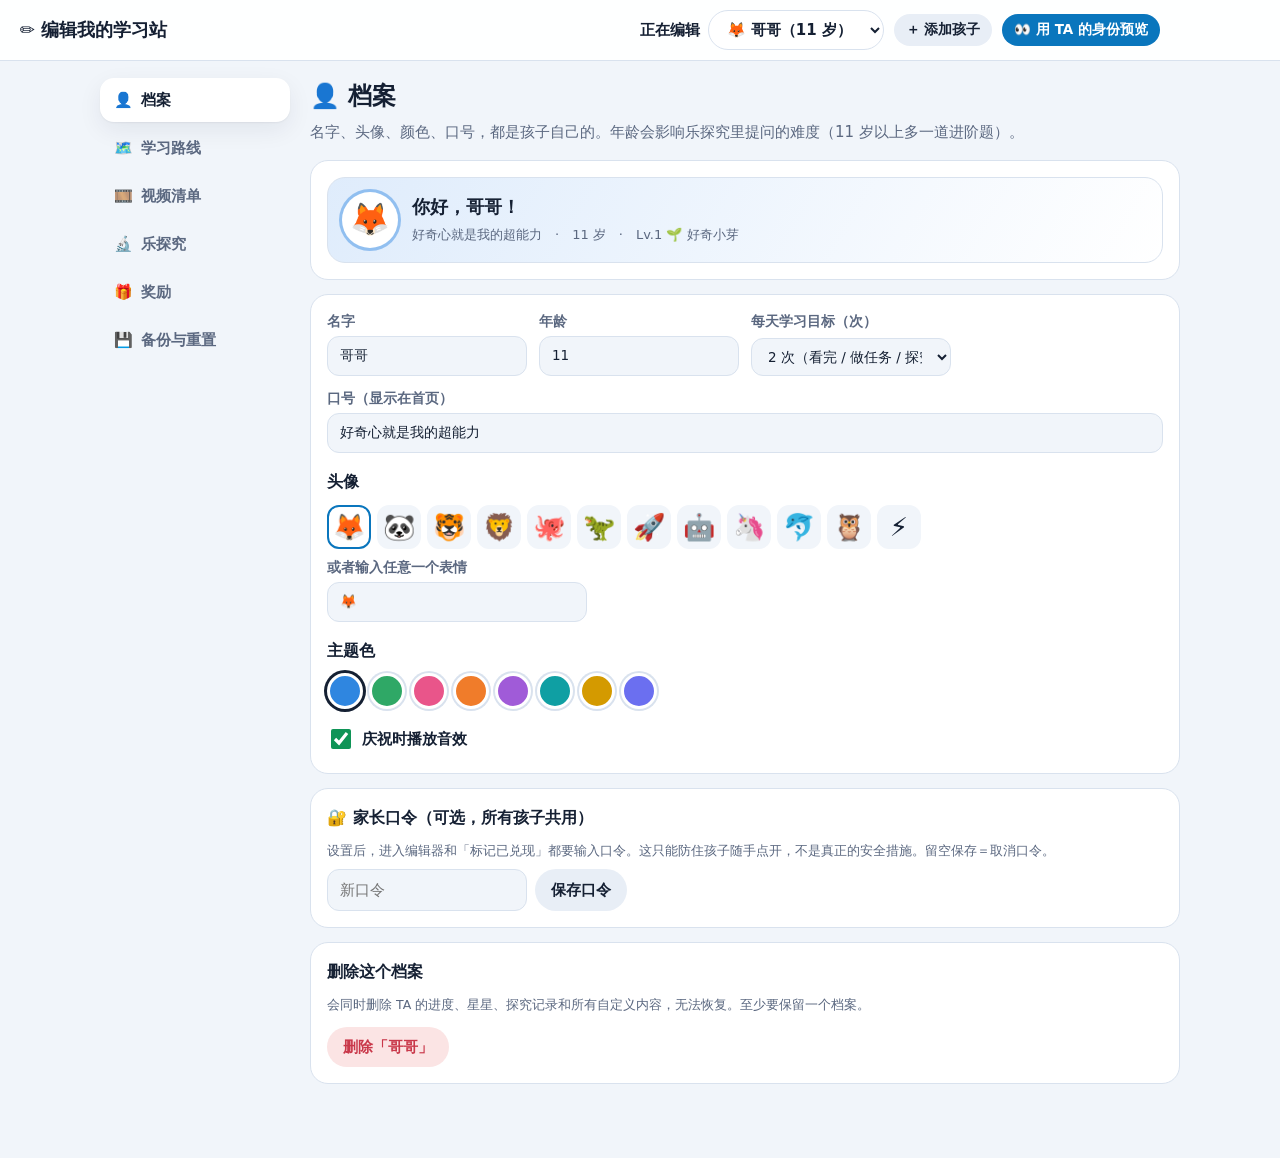
==== editor.html @ a1e45f6a "Deploy customerized static site" ====
<!doctype html>
<html lang="zh-CN">
<head>
<meta charset="utf-8">
<meta name="viewport" content="width=device-width,initial-scale=1,viewport-fit=cover">
<title>编辑我的学习站 · BiliPicks 乐学版</title>
<script>try{if(localStorage.getItem('bilipicks-theme')==='dark')document.documentElement.classList.add('dark')}catch(e){}</script>
<style>
*{box-sizing:border-box}
:root{color-scheme:light;--bg:#f1f5fa;--surface:#fff;--soft:#e8eef6;--line:#d9e2ee;--ink:#152033;--muted:#5b6880;--accent:#0a76bd;--on-accent:#fff;--sun:#ffc531;--ok:#0f9457;--warn:#9a5b00;--bad:#c9384a;
  --shadow:0 1px 2px rgba(21,32,51,.06),0 8px 24px rgba(21,32,51,.07);
  --font:ui-rounded,"SF Pro Rounded","PingFang SC","HarmonyOS Sans SC","MiSans","Hiragino Sans GB","Microsoft YaHei","Noto Sans SC",system-ui,sans-serif}
:root.dark{color-scheme:dark;--bg:#0e131b;--surface:#171f2b;--soft:#212b3a;--line:#2c3849;--ink:#eef3f9;--muted:#9aa7ba;--accent:#4eb5ef;--on-accent:#06243a;--ok:#35c986;--warn:#f0b24a;--bad:#ff7487}
body{margin:0;background:var(--bg);color:var(--ink);font:15px/1.6 var(--font);-webkit-tap-highlight-color:transparent}
a{color:inherit;text-decoration:none}
button,input,select,textarea{font:inherit;color:inherit}
button{cursor:pointer;border:0;background:none;padding:0;text-align:inherit}
h1,h2,h3,p{margin:0}
[hidden]{display:none!important}
:focus-visible{outline:3px solid color-mix(in oklab,var(--accent) 60%,transparent);outline-offset:2px;border-radius:8px}

.top{position:sticky;top:0;z-index:40;display:flex;align-items:center;gap:10px;flex-wrap:wrap;padding:10px 20px;background:color-mix(in oklab,var(--surface) 92%,transparent);backdrop-filter:blur(14px);-webkit-backdrop-filter:blur(14px);border-bottom:1px solid var(--line)}
.top h1{font-size:18px;font-weight:900;margin-right:auto}
.who{display:flex;align-items:center;gap:8px;font-weight:700;white-space:nowrap}
.who select{height:40px;border-radius:999px;border:1px solid var(--line);background:var(--surface);padding:0 14px;font-weight:800;max-width:48vw}
.btn{display:inline-flex;align-items:center;justify-content:center;gap:6px;min-height:40px;padding:0 16px;border-radius:999px;font-weight:700;white-space:nowrap;background:var(--soft);color:var(--ink)}
.btn:hover{background:color-mix(in oklab,var(--soft) 80%,var(--ink) 8%)}
.btn.primary{background:var(--accent);color:var(--on-accent)}
.btn.danger{background:color-mix(in oklab,var(--bad) 14%,var(--surface));color:var(--bad)}
.btn.sm{min-height:32px;padding:0 12px;font-size:13.5px}
.btn.ghost{background:none;border:1px solid var(--line)}
.btn[disabled]{opacity:.45;cursor:not-allowed}
.saved{color:var(--ok);font-weight:700;font-size:13px;min-width:90px;text-align:right;opacity:0;transition:opacity .2s}
.saved.on{opacity:1}

.wrap{max-width:1120px;margin:0 auto;padding:16px 20px 60px;display:grid;grid-template-columns:190px minmax(0,1fr);gap:20px;align-items:start}
.tabs{position:sticky;top:78px;display:grid;gap:4px}
.tabs button{display:flex;align-items:center;gap:8px;padding:10px 14px;border-radius:14px;font-weight:800;color:var(--muted)}
.tabs button:hover{background:var(--soft);color:var(--ink)}
.tabs button.on{background:var(--surface);color:var(--ink);box-shadow:var(--shadow)}
.panel{min-width:0}
.panel>h2{font-size:24px;font-weight:900;margin-bottom:4px}
.lead{color:var(--muted);line-height:1.75;margin-bottom:14px}
.card{background:var(--surface);border:1px solid var(--line);border-radius:18px;padding:16px;margin-bottom:14px}
.card h3{font-size:16px;font-weight:800;margin-bottom:10px}
.row{display:grid;grid-template-columns:repeat(auto-fit,minmax(200px,1fr));gap:12px}
label.f{display:grid;gap:4px;font-weight:700;font-size:13.5px;color:var(--muted);min-width:0}
label.f.wide{grid-column:1/-1}
input[type=text],input[type=number],input[type=url],input[type=password],select,textarea{width:100%;padding:8px 12px;border-radius:12px;border:1.5px solid var(--line);background:var(--bg);color:var(--ink);font-weight:500;outline:none;min-width:0}
input:focus,select:focus,textarea:focus{border-color:var(--accent);background:var(--surface)}
textarea{resize:vertical;min-height:60px;line-height:1.6}
.hint{color:var(--muted);font-size:12.5px;line-height:1.6}
.chk{display:flex;align-items:center;gap:8px;font-weight:700;cursor:pointer;min-height:36px}
.chk input{width:20px;height:20px;accent-color:var(--ok)}
.avs,.sws{display:flex;flex-wrap:wrap;gap:6px}
.avs button{width:44px;height:44px;border-radius:12px;background:var(--bg);font-size:26px;display:grid;place-items:center;border:2px solid transparent}
.avs button.on{border-color:var(--accent);background:var(--surface)}
.sws button{width:36px;height:36px;border-radius:50%;border:3px solid var(--surface);box-shadow:0 0 0 2px var(--line)}
.sws button.on{box-shadow:0 0 0 3px var(--ink)}
.pv{display:flex;align-items:center;gap:14px;padding:14px;border-radius:18px;border:1px solid var(--line);background:linear-gradient(120deg,color-mix(in oklab,var(--c) 16%,var(--surface)),var(--surface))}
.pv .a{width:56px;height:56px;border-radius:50%;display:grid;place-items:center;font-size:32px;background:var(--surface);box-shadow:0 0 0 3px color-mix(in oklab,var(--c) 45%,transparent)}
.pv b{display:block;font-size:18px;font-weight:900}
.pv span{color:var(--muted);font-size:13px}
.acts{display:flex;flex-wrap:wrap;gap:8px;margin-top:12px}
.banner{padding:14px 16px;border-radius:16px;background:color-mix(in oklab,var(--sun) 22%,var(--surface));border:1px solid color-mix(in oklab,var(--sun) 50%,var(--line));margin-bottom:14px}
.banner b{font-weight:800}

/* 关卡 */
details.stage{background:var(--surface);border:1px solid var(--line);border-radius:18px;margin-bottom:12px;overflow:hidden}
details.stage>summary{list-style:none;display:flex;align-items:center;gap:10px;padding:12px 14px;cursor:pointer}
details.stage>summary::-webkit-details-marker{display:none}
details.stage>summary .ic{font-size:26px;width:36px;text-align:center}
details.stage>summary .nm{flex:1;min-width:0;font-weight:800;overflow:hidden;text-overflow:ellipsis;white-space:nowrap}
details.stage>summary .cnt{color:var(--muted);font-size:13px;font-weight:600}
.sbody{padding:4px 14px 14px;display:grid;gap:12px;border-top:1px dashed var(--line)}
.sbar{display:flex;flex-wrap:wrap;gap:6px}
.items{display:grid;gap:6px}
.it{display:grid;grid-template-columns:80px minmax(0,1fr) auto;gap:10px;align-items:center;padding:6px;border-radius:12px;background:var(--bg)}
.cov{position:relative;aspect-ratio:16/9;border-radius:8px;overflow:hidden;background:var(--soft)}
.cov img{position:absolute;inset:0;width:100%;height:100%;object-fit:cover}
.it .nt{padding:5px 9px;font-size:14px}
.it small{display:block;color:var(--muted);font-size:12px;white-space:nowrap;overflow:hidden;text-overflow:ellipsis;margin-top:2px}
.mv{display:flex;gap:2px}
.mv button{width:32px;height:32px;border-radius:50%;display:grid;place-items:center;color:var(--muted);font-weight:800}
.mv button:hover{background:var(--soft);color:var(--ink)}
.mv button.x:hover{color:var(--bad)}

/* 视频 */
.vrow{display:grid;grid-template-columns:96px minmax(0,1fr) auto;gap:12px;align-items:center;padding:8px;border-radius:14px;background:var(--surface);border:1px solid var(--line);margin-bottom:8px}
.vrow.off{opacity:.55}
.vrow .t{font-weight:700;line-height:1.45;display:-webkit-box;-webkit-line-clamp:2;-webkit-box-orient:vertical;overflow:hidden}
.vrow .s{color:var(--muted);font-size:12.5px;display:flex;flex-wrap:wrap;gap:4px 8px;margin-top:2px}
.tg{display:inline-block;padding:1px 8px;border-radius:999px;background:var(--soft);font-size:12px;font-weight:700;color:var(--muted)}
.tg.me{background:color-mix(in oklab,var(--accent) 16%,var(--surface));color:var(--accent)}
.tg.off{background:color-mix(in oklab,var(--bad) 14%,var(--surface));color:var(--bad)}
.vedit{grid-column:1/-1;padding:12px;border-radius:12px;background:var(--bg);display:grid;gap:10px}
.filters{display:flex;flex-wrap:wrap;gap:8px;margin:10px 0}
.filters input,.filters select{width:auto;flex:1 1 180px;height:40px;border-radius:999px;padding:0 14px}

/* 弹层 */
.modal{position:fixed;inset:0;z-index:100;display:flex;align-items:center;justify-content:center;padding:16px;background:rgba(10,16,26,.5)}
.mbox{width:min(720px,100%);max-height:calc(100vh - 32px);display:flex;flex-direction:column;border-radius:22px;background:var(--surface);box-shadow:0 20px 60px rgba(0,0,0,.35);overflow:hidden}
.mh{flex:none;display:flex;align-items:center;gap:10px;padding:14px 16px;border-bottom:1px solid var(--line)}
.mh b{flex:1;font-weight:800;font-size:16px}
.mb{flex:1;overflow-y:auto;padding:10px 14px}
.mf{flex:none;display:flex;gap:10px;align-items:center;padding:12px 16px;border-top:1px solid var(--line)}
.mf .hint{flex:1}
.pk{display:grid;grid-template-columns:24px 80px minmax(0,1fr);gap:10px;align-items:center;padding:6px 4px;border-radius:12px;cursor:pointer}
.pk:hover{background:var(--bg)}
.pk input{width:20px;height:20px;accent-color:var(--ok)}
.pk.in{opacity:.5;cursor:default}
.pk .t{font-weight:700;font-size:14px;line-height:1.4}
.pk small{color:var(--muted);font-size:12px}

.toast{position:fixed;left:50%;bottom:24px;transform:translateX(-50%);z-index:200;max-width:92vw;padding:10px 18px;border-radius:20px;background:var(--ink);color:var(--bg);font-weight:700;font-size:14px;box-shadow:var(--shadow)}
table.rules{border-collapse:collapse;width:100%;font-size:14px}
table.rules td{padding:6px 8px;border-bottom:1px solid var(--line)}
table.rules td:last-child{text-align:right;font-weight:800;white-space:nowrap}
@media(max-width:820px){
  .wrap{grid-template-columns:1fr;padding:12px 14px 60px}
  .tabs{position:sticky;top:98px;z-index:30;display:flex;overflow-x:auto;gap:6px;padding:6px 0;background:var(--bg);scrollbar-width:none}
  .tabs::-webkit-scrollbar{display:none}
  .tabs button{flex:none;padding:8px 14px;background:var(--surface);border:1px solid var(--line)}
  .top{padding:8px 14px}
  .vrow{grid-template-columns:76px minmax(0,1fr)}
  .vrow>.acts{grid-column:1/-1;margin:0}
  .it{grid-template-columns:64px minmax(0,1fr)}
  .it .mv{grid-column:1/-1;justify-content:flex-end}
}
</style>
</head>
<body>
<header class="top">
  <h1>✏️ 编辑我的学习站</h1>
  <div class="who"><span>正在编辑</span><select id="who" aria-label="选择孩子"></select></div>
  <button type="button" class="btn sm" id="btn-add-kid">＋ 添加孩子</button>
  <button type="button" class="btn primary sm" id="btn-preview">👀 用 TA 的身份预览</button>
  <span class="saved" id="saved" role="status">已自动保存 ✓</span>
</header>
<div class="wrap">
  <nav class="tabs" id="tabs" aria-label="编辑内容"></nav>
  <main class="panel" id="panel"></main>
</div>
<div class="toast" id="toast" hidden></div>
<script src="data.js"></script>
<script src="core.js"></script>
<script>
const $ = (s, el = document) => el.querySelector(s);
const $$ = (s, el = document) => [...el.querySelectorAll(s)];
const E = BP.esc;
const TABS = [['profile', '👤', '档案'], ['path', '🗺️', '学习路线'], ['videos', '🎞️', '视频清单'], ['explore', '🔬', '乐探究'], ['rewards', '🎁', '奖励'], ['backup', '💾', '备份与重置']];

/* ---------- 家长口令 ---------- */
(function gate() {
  let ok = false;
  try { ok = sessionStorage.getItem('bp2-editor-ok') === '1'; } catch (e) {}
  if (BP.pin() && !ok) {
    if (!BP.askPin('进入编辑器需要家长口令')) { location.replace('index.html'); throw new Error('locked'); }
    try { sessionStorage.setItem('bp2-editor-ok', '1'); } catch (e) {}
  }
})();

/* ---------- 状态 ---------- */
let pid = BP.currentId() || BP.profiles()[0].id;
let tab = 'profile';
let custom = BP.getCustom(pid);
let saveTimer, toastTimer;
const openStages = {};
let vFilter = {q: '', cat: '', show: 30}, openVideo = '', exVideo = '';

const profile = () => BP.profile(pid);
const merged = () => BP.buildData(BP.base, custom);
const vmap = () => { const m = {}; merged().videos.forEach(v => { m[v.id] = v; }); return m; };
function flash() { const s = $('#saved'); s.classList.add('on'); clearTimeout(flash.t); flash.t = setTimeout(() => s.classList.remove('on'), 1400); }
function save() { clearTimeout(saveTimer); saveTimer = setTimeout(() => { BP.saveCustom(custom, pid); flash(); }, 250); }
function saveNow() { clearTimeout(saveTimer); BP.saveCustom(custom, pid); flash(); }
function toast(msg) { const t = $('#toast'); t.textContent = msg; t.hidden = false; clearTimeout(toastTimer); toastTimer = setTimeout(() => { t.hidden = true; }, 2600); }
BP.hooks.toast = toast;
const lines = s => String(s || '').split('\n').map(x => x.trim()).filter(Boolean);
const move = (arr, i, d) => { const j = i + d; if (j < 0 || j >= arr.length) return; const t = arr[i]; arr[i] = arr[j]; arr[j] = t; };
const cover = v => v && v.cover ? `<img src="${E(v.cover)}" alt="" loading="lazy" referrerpolicy="no-referrer">` : '';
const dl = (name, obj) => {
  const a = document.createElement('a');
  a.href = URL.createObjectURL(new Blob([JSON.stringify(obj, null, 1)], {type: 'application/json'}));
  a.download = name; document.body.appendChild(a); a.click();
  setTimeout(() => { URL.revokeObjectURL(a.href); a.remove(); }, 500);
};

/* ---------- 顶栏 ---------- */
function paintWho() {
  $('#who').innerHTML = BP.profiles().map(p => `<option value="${E(p.id)}" ${p.id === pid ? 'selected' : ''}>${E(p.avatar)} ${E(p.name)}（${p.age} 岁）</option>`).join('');
}
$('#who').onchange = e => { saveNow(); pid = e.target.value; custom = BP.getCustom(pid); openVideo = ''; exVideo = ''; render(); };
$('#btn-add-kid').onclick = () => {
  const name = prompt('新孩子的名字：', '');
  if (name === null) return;
  const p = BP.addProfile(name.trim() || undefined);
  pid = p.id; custom = BP.getCustom(pid); tab = 'profile'; render(); toast('已添加，先给 TA 选个头像吧');
};
$('#btn-preview').onclick = () => { saveNow(); BP.setCurrent(pid); location.href = 'index.html'; };
function paintTabs() {
  $('#tabs').innerHTML = TABS.map(t => `<button type="button" data-tab="${t[0]}" class="${t[0] === tab ? 'on' : ''}"><span>${t[1]}</span>${t[2]}</button>`).join('');
}
$('#tabs').onclick = e => { const b = e.target.closest('[data-tab]'); if (b) { tab = b.dataset.tab; history.replaceState(null, '', '#' + tab); render(); window.scrollTo(0, 0); } };

/* ---------- 弹层 ---------- */
function modal(title, body, foot, onMount) {
  const w = document.createElement('div');
  w.className = 'modal';
  w.innerHTML = `<div class="mbox" role="dialog" aria-modal="true"><div class="mh"><b>${E(title)}</b><button type="button" class="btn sm" data-x>关闭</button></div><div class="mb">${body}</div><div class="mf">${foot || ''}</div></div>`;
  document.body.appendChild(w);
  const close = () => { document.removeEventListener('keydown', onKey); w.remove(); };
  const onKey = e => { if (e.key === 'Escape') close(); };
  document.addEventListener('keydown', onKey);
  w.addEventListener('click', e => { if (e.target === w || e.target.closest('[data-x]')) close(); });
  if (onMount) onMount(w, close);
  return {w, close};
}

/* ---------- 档案 ---------- */
function paintPreview() {
  const p = profile(), lv = BP.level(BP.game(pid).earned);
  $('#pv').style.setProperty('--c', p.theme);
  $('#pv').innerHTML = `<span class="a">${E(p.avatar)}</span><div><b>你好，${E(p.name)}！</b><span>${E(p.slogan || '')}　·　${p.age} 岁　·　Lv.${lv.no} ${lv.icon} ${E(lv.name)}</span></div>`;
}
function renderProfile() {
  const p = profile();
  $('#panel').innerHTML = `<h2>👤 档案</h2><p class="lead">名字、头像、颜色、口号，都是孩子自己的。年龄会影响乐探究里提问的难度（11 岁以上多一道进阶题）。</p>
  <div class="card"><div class="pv" id="pv"></div></div>
  <div class="card"><div class="row">
    <label class="f">名字<input type="text" data-pf="name" value="${E(p.name)}" maxlength="12"></label>
    <label class="f">年龄<input type="number" data-pf="age" min="5" max="16" value="${p.age}"></label>
    <label class="f">每天学习目标（次）<select data-pf="goal">${[1, 2, 3, 4, 5].map(n => `<option value="${n}" ${+p.goal === n ? 'selected' : ''}>${n} 次（看完 / 做任务 / 探究各算 1 次）</option>`).join('')}</select></label>
    <label class="f wide">口号（显示在首页）<input type="text" data-pf="slogan" value="${E(p.slogan || '')}" maxlength="30"></label>
  </div>
  <h3 style="margin-top:16px">头像</h3><div class="avs">${BP.AVATARS.map(a => `<button type="button" data-av="${a}" class="${a === p.avatar ? 'on' : ''}">${a}</button>`).join('')}</div>
  <label class="f" style="margin-top:8px;max-width:260px">或者输入任意一个表情<input type="text" data-pf="avatar" value="${E(p.avatar)}" maxlength="4"></label>
  <h3 style="margin-top:16px">主题色</h3><div class="sws">${BP.THEMES.map(c => `<button type="button" data-th="${c}" style="background:${c}" class="${c === p.theme ? 'on' : ''}" aria-label="${c}"></button>`).join('')}</div>
  <label class="chk" style="margin-top:12px"><input type="checkbox" data-pf="sound" ${p.sound === false ? '' : 'checked'}>庆祝时播放音效</label>
  </div>
  <div class="card"><h3>🔐 家长口令（可选，所有孩子共用）</h3><p class="hint" style="margin-bottom:8px">设置后，进入编辑器和「标记已兑现」都要输入口令。这只能防住孩子随手点开，不是真正的安全措施。留空保存＝取消口令。</p>
    <div class="acts" style="margin-top:0"><input type="password" id="pin" placeholder="新口令" style="max-width:200px" value="${E(BP.pin())}"><button type="button" class="btn" id="pin-save">保存口令</button></div></div>
  <div class="card"><h3>删除这个档案</h3><p class="hint">会同时删除 TA 的进度、星星、探究记录和所有自定义内容，无法恢复。至少要保留一个档案。</p><div class="acts"><button type="button" class="btn danger" id="del-kid">删除「${E(p.name)}」</button></div></div>`;
  paintPreview();
}

/* ---------- 路线 ---------- */
function renderPath() {
  const p = custom.path, vm = vmap(), kid = profile();
  if (!p) {
    $('#panel').innerHTML = `<h2>🗺️ 学习路线</h2><p class="lead">现在 ${E(kid.name)} 用的是公共路线（${BP.basePath().stages.length} 关）。想要自己的路线，先复制一份，之后就能随便增删改。</p>
    <div class="card"><h3>开始自定义 ${E(kid.name)} 的路线</h3><div class="acts" style="margin-top:0">
      <button type="button" class="btn primary" data-act="path-start" data-mode="full">复制完整公共路线</button>
      <button type="button" class="btn" data-act="path-start" data-mode="five">只要前 5 关（适合 9～10 岁起步）</button>
      <button type="button" class="btn" data-act="path-start" data-mode="blank">从空白开始</button></div>
      <p class="hint" style="margin-top:10px">已经看完的记录不会丢：进度按视频记，不按路线记。</p></div>`;
    return;
  }
  const stages = p.stages.map((st, si) => {
    const items = st.items.map((it, ii) => {
      const v = vm[it.id];
      return `<div class="it"><span class="cov">${cover(v)}</span><div><input type="text" class="nt" data-sc="item" data-s="${si}" data-i="${ii}" data-k="note" value="${E(it.note || '')}" placeholder="这一步的说明">
        <small>${v ? E(v.title) + (v.hidden ? '（已隐藏）' : '') : '⚠️ 这条视频已不在清单里，建议删除'}</small></div>
        <div class="mv"><button type="button" data-act="it-up" data-s="${si}" data-i="${ii}" aria-label="上移">↑</button><button type="button" data-act="it-down" data-s="${si}" data-i="${ii}" aria-label="下移">↓</button><button type="button" class="x" data-act="it-del" data-s="${si}" data-i="${ii}" aria-label="删除">✕</button></div></div>`;
    }).join('') || '<p class="hint">这一关还没有视频，点下面「添加视频」。</p>';
    const m = st.mission || {};
    return `<details class="stage" data-key="${E(st.key)}" ${openStages[st.key] ? 'open' : ''}><summary><span class="ic">${E(st.icon || '⭐')}</span><span class="nm">第 ${si + 1} 关　${E(st.name)}</span><span class="cnt">${st.items.length} 条</span></summary>
      <div class="sbody">
        <div class="row">
          <label class="f">图标（一个表情）<input type="text" data-sc="stage" data-s="${si}" data-k="icon" value="${E(st.icon || '')}" maxlength="4"></label>
          <label class="f">关卡名字<input type="text" data-sc="stage" data-s="${si}" data-k="name" value="${E(st.name)}"></label>
          <label class="f">适合年龄 / 小提示<input type="text" data-sc="stage" data-s="${si}" data-k="age" value="${E(st.age || '')}" placeholder="例如：9 岁+ · 现在就能看"></label>
        </div>
        <label class="f">这一关想达成什么<textarea data-sc="stage" data-s="${si}" data-k="goal">${E(st.goal || '')}</textarea></label>
        <label class="chk"><input type="checkbox" data-sc="stage" data-s="${si}" data-k="later" ${st.later ? 'checked' : ''}>留到以后再看（灰色、折叠起来）</label>
        <div><h3 style="font-size:14px;margin-bottom:6px">这一关的视频</h3><div class="items">${items}</div>
          <div class="acts"><button type="button" class="btn sm primary" data-act="it-add" data-s="${si}">＋ 添加视频</button></div></div>
        <div class="card" style="margin:0;background:var(--bg)"><h3 style="font-size:14px">🔧 动手任务（通关后做）</h3><div class="row">
          <label class="f wide">任务内容<textarea data-sc="mission" data-s="${si}" data-k="text" placeholder="例如：用纸和硬币做一个承重实验……">${E(m.text || '')}</textarea></label>
          <label class="f">参考网站（可选）<input type="url" data-sc="mission" data-s="${si}" data-k="url" value="${E(m.url || '')}" placeholder="https://"></label>
          <label class="f">按钮上的字<input type="text" data-sc="mission" data-s="${si}" data-k="label" value="${E(m.label || '')}" placeholder="网站名"></label></div></div>
        <div class="sbar"><button type="button" class="btn sm" data-act="st-up" data-s="${si}">↑ 上移这一关</button><button type="button" class="btn sm" data-act="st-down" data-s="${si}">↓ 下移</button><button type="button" class="btn sm danger" data-act="st-del" data-s="${si}">删除这一关</button></div>
      </div></details>`;
  }).join('');
  $('#panel').innerHTML = `<h2>🗺️ ${E(kid.name)} 的学习路线</h2><p class="lead">一关一关往前闯。每一关可以放几条视频，再配一个动手任务。改动自动保存，回到首页刷新就能看到。</p>
  <div class="card"><div class="row"><label class="f">路线名字<input type="text" data-sc="path" data-k="title" value="${E(p.title || '')}"></label>
    <label class="f wide">路线说明<textarea data-sc="path" data-k="intro">${E(p.intro || '')}</textarea></label>
    <label class="f wide">给家长的建议（一行一条）<textarea data-sc="path" data-k="tips">${E((p.tips || []).join('\n'))}</textarea></label></div></div>
  ${stages || '<p class="hint">还没有关卡。</p>'}
  <div class="acts"><button type="button" class="btn primary" data-act="st-add">＋ 添加一关</button><button type="button" class="btn danger" data-act="path-reset">换回公共路线</button></div>`;
}
function openPicker(si) {
  const st = custom.path.stages[si], have = new Set(); custom.path.stages.forEach(s => s.items.forEach(i => have.add(i.id)));
  const vids = merged().videos.filter(v => !v.hidden);
  const cats = [...new Set(vids.map(v => v.category))];
  const body = `<div class="filters"><input type="text" id="pk-q" placeholder="搜标题、UP 主"><select id="pk-c"><option value="">全部分类</option>${cats.map(c => `<option>${E(c)}</option>`).join('')}</select></div><div id="pk-list"></div>`;
  modal(`给「${st.name}」添加视频`, body, '<span class="hint">灰色的已经在某一关里了</span><button type="button" class="btn primary" id="pk-ok">添加所选</button>', (w, close) => {
    const picked = new Set();
    const paint = () => {
      const q = $('#pk-q', w).value.trim().toLowerCase(), c = $('#pk-c', w).value;
      $('#pk-list', w).innerHTML = vids.filter(v => (!c || v.category === c) && (!q || `${v.title} ${v.channel}`.toLowerCase().includes(q))).slice(0, 80).map(v => {
        const inn = have.has(v.id);
        return `<label class="pk ${inn ? 'in' : ''}"><input type="checkbox" value="${E(v.id)}" ${inn ? 'disabled' : ''} ${picked.has(v.id) ? 'checked' : ''}><span class="cov">${cover(v)}</span><span><span class="t">${E(v.title)}</span><br><small>${E(v.channel)} · ${E(v.category)} · ${v.minAge}+</small></span></label>`;
      }).join('') || '<p class="hint">没有匹配的视频。</p>';
    };
    paint();
    $('#pk-q', w).oninput = paint; $('#pk-c', w).onchange = paint;
    $('#pk-list', w).onchange = e => { if (e.target.checked) picked.add(e.target.value); else picked.delete(e.target.value); };
    $('#pk-ok', w).onclick = () => {
      const vm = vmap();
      picked.forEach(id => { const v = vm[id]; st.items.push({id, note: (v && (v.reason || v.title) || '').slice(0, 40)}); });
      close(); saveNow(); openStages[st.key] = true; renderPath(); if (picked.size) toast(`已添加 ${picked.size} 条`);
    };
  });
}

/* ---------- 视频 ---------- */
function renderVideos() {
  const m = merged(), cats = m.categories, all = m.videos;
  const list = all.filter(v => (!vFilter.cat || v.category === vFilter.cat) && (!vFilter.q || `${v.title} ${v.channel} ${v.category}`.toLowerCase().includes(vFilter.q.toLowerCase())));
  const rows = list.slice(0, vFilter.show).map(v => {
    const ed = custom.videoEdits[v.id], open = openVideo === v.id;
    return `<div class="vrow ${v.hidden ? 'off' : ''}" id="v-${E(v.id)}"><span class="cov">${cover(v)}</span>
      <div><div class="t">${E(v.title)}</div><div class="s"><span>${E(v.channel || '')}</span><span class="tg">${E(v.category)}</span><span class="tg">${v.minAge}+</span>${v.custom ? '<span class="tg me">自己加的</span>' : ''}${ed ? '<span class="tg me">改过</span>' : ''}${v.hidden ? '<span class="tg off">已隐藏</span>' : ''}</div></div>
      <div class="acts" style="margin:0"><button type="button" class="btn sm" data-act="v-edit" data-id="${E(v.id)}">${open ? '收起' : '编辑'}</button><button type="button" class="btn sm" data-act="v-ex" data-id="${E(v.id)}">探究题</button><button type="button" class="btn sm ${v.hidden ? 'primary' : ''}" data-act="v-hide" data-id="${E(v.id)}">${v.hidden ? '显示' : '隐藏'}</button></div>
      ${open ? `<div class="vedit"><div class="row"><label class="f wide">标题<input type="text" data-sc="video" data-id="${E(v.id)}" data-k="title" value="${E(v.title)}"></label>
        <label class="f">分类<input type="text" list="catlist" data-sc="video" data-id="${E(v.id)}" data-k="category" value="${E(v.category)}"></label>
        <label class="f">适合年龄（岁）<input type="number" min="5" max="18" data-sc="video" data-id="${E(v.id)}" data-k="minAge" value="${v.minAge}"></label>
        <label class="f wide">为什么推荐（显示在播放页）<textarea data-sc="video" data-id="${E(v.id)}" data-k="reason">${E(v.reason || '')}</textarea></label>
        <label class="f wide">家长提示（可选）<input type="text" data-sc="video" data-id="${E(v.id)}" data-k="caution" value="${E(v.caution || '')}"></label></div>
        <div class="acts" style="margin:0">${v.custom ? `<button type="button" class="btn sm danger" data-act="v-del" data-id="${E(v.id)}">删除这条</button>` : (ed ? `<button type="button" class="btn sm" data-act="v-reset" data-id="${E(v.id)}">恢复原样</button>` : '')}<a class="btn sm ghost" href="https://www.bilibili.com/video/${E(v.id)}" target="_blank" rel="noopener noreferrer">去 B 站看看</a></div></div>` : ''}
    </div>`;
  }).join('');
  $('#panel').innerHTML = `<h2>🎞️ 视频清单</h2><p class="lead">在公共清单上，给 ${E(profile().name)} 加自己的视频、改说明、隐藏不想看的。改动只对 TA 生效。</p>
  <datalist id="catlist">${cats.map(c => `<option value="${E(c)}">`).join('')}</datalist>
  <div class="card"><h3>＋ 添加一条 B 站视频</h3>
    <div class="acts" style="margin:0 0 10px"><input type="text" id="nv-id" placeholder="粘贴 B 站视频链接，或者 BV 号" style="flex:1 1 260px"><button type="button" class="btn" id="nv-fetch">读取视频信息</button></div>
    <div class="row"><label class="f wide">标题<input type="text" id="nv-title"></label>
      <label class="f">UP 主<input type="text" id="nv-channel"></label>
      <label class="f">分类<input type="text" list="catlist" id="nv-cat" placeholder="选一个或新建"></label>
      <label class="f">适合年龄（岁）<input type="number" id="nv-age" min="5" max="18" value="${profile().age}"></label>
      <label class="f wide">为什么想看这条<textarea id="nv-reason" placeholder="一句话，给自己或弟弟哥哥看的"></textarea></label></div>
    <p class="hint" style="margin-top:8px" id="nv-hint">读取失败也没关系，自己填标题就能添加。没有封面的视频会显示一个彩色块。建议添加后请家长过目。</p>
    <div class="acts"><button type="button" class="btn primary" id="nv-add">添加到清单</button></div></div>
  <div class="filters"><input type="text" id="vq" placeholder="搜标题、UP 主" value="${E(vFilter.q)}"><select id="vc"><option value="">全部分类</option>${cats.map(c => `<option ${c === vFilter.cat ? 'selected' : ''}>${E(c)}</option>`).join('')}</select></div>
  <p class="hint" style="margin-bottom:8px">共 ${list.length} 条${list.length > vFilter.show ? `，先显示 ${vFilter.show} 条` : ''}</p>
  <div id="vlist">${rows || '<p class="hint">没有匹配的视频。</p>'}</div>
  ${list.length > vFilter.show ? '<div class="acts"><button type="button" class="btn" data-act="v-more">显示更多</button></div>' : ''}`;
  if (openVideo) { const el = $('#v-' + CSS.escape(openVideo)); if (el) el.scrollIntoView({block: 'center'}); }
}
let nvCover = '', nvDur = 0, nvMid = 0;
async function fetchNv() {
  const id = BP.parseBvid($('#nv-id').value);
  if (!id) { toast('没认出 BV 号，请粘贴完整链接或 BV 开头的号码'); return; }
  $('#nv-hint').textContent = '正在读取……';
  const info = await BP.biliInfo(id);
  if (!info) { $('#nv-hint').textContent = '读取失败（可能网络打不开 B 站接口）。自己填标题也能添加。'; return; }
  $('#nv-title').value = info.title; $('#nv-channel').value = info.channel;
  nvCover = info.cover; nvDur = info.duration; nvMid = info.mid;
  $('#nv-hint').textContent = '读取成功 ✓ 补上分类和推荐理由就能添加。';
}
function addVideo() {
  const id = BP.parseBvid($('#nv-id').value), title = $('#nv-title').value.trim();
  if (!id) { toast('请先填 B 站链接或 BV 号'); return; }
  if (!title) { toast('请填写标题'); return; }
  if (merged().videos.some(v => v.id === id)) { toast('这条视频已经在清单里了'); return; }
  custom.addedVideos.push({id, title, url: 'https://www.bilibili.com/video/' + id, channel: $('#nv-channel').value.trim() || 'UP 主', channelUrl: nvMid ? 'https://space.bilibili.com/' + nvMid : '',
    category: $('#nv-cat').value.trim() || '其他', minAge: +$('#nv-age').value || profile().age, reason: $('#nv-reason').value.trim(), caution: '', cover: nvCover, duration: nvDur});
  nvCover = ''; nvDur = 0; nvMid = 0;
  saveNow(); vFilter.q = id; renderVideos(); toast('已添加 ✓ 可以去「学习路线」把它放进某一关');
}

/* ---------- 乐探究 ---------- */
function exCardFor(v) { return BP.exploreCard(v, custom); }
function questForm(q, i) {
  const f = (k, label, extra) => `<label class="f ${extra || ''}">${label}`;
  return `<details class="stage" ${q._open ? 'open' : ''}><summary><span class="ic">${E(q.icon || '🔬')}</span><span class="nm">${E(q.title || '（未命名课题）')}</span><span class="cnt">${q.age || 9} 岁+</span></summary><div class="sbody">
    <div class="row"><label class="f">图标<input type="text" data-sc="quest" data-i="${i}" data-k="icon" value="${E(q.icon || '')}" maxlength="4"></label>
      <label class="f">课题名字<input type="text" data-sc="quest" data-i="${i}" data-k="title" value="${E(q.title || '')}"></label>
      <label class="f">适合年龄<input type="number" min="5" max="16" data-sc="quest" data-i="${i}" data-k="age" value="${q.age || 9}"></label>
      <label class="f wide">为什么值得做<input type="text" data-sc="quest" data-i="${i}" data-k="why" value="${E(q.why || '')}"></label>
      <label class="f">要准备的材料（一行一个）<textarea data-sc="quest" data-i="${i}" data-k="materials">${E((q.materials || []).join('\n'))}</textarea></label>
      <label class="f">步骤（一行一步）<textarea data-sc="quest" data-i="${i}" data-k="steps">${E((q.steps || []).join('\n'))}</textarea></label>
      <label class="f">想一想的问题（一行一个）<textarea data-sc="quest" data-i="${i}" data-k="think">${E((q.think || []).join('\n'))}</textarea></label>
      <label class="f">安全小提示<textarea data-sc="quest" data-i="${i}" data-k="safety">${E(q.safety || '')}</textarea></label>
      <label class="f wide">挑战（选做）<input type="text" data-sc="quest" data-i="${i}" data-k="challenge" value="${E(q.challenge || '')}"></label></div>
    <div class="sbar"><button type="button" class="btn sm danger" data-act="q-del" data-i="${i}">删除这个课题</button></div></div></details>`;
}
function renderExplore() {
  const vids = merged().videos.filter(v => !v.hidden), cats = [...new Set(vids.map(v => v.category))];
  if (!exVideo || !vids.some(v => v.id === exVideo)) exVideo = vids[0] ? vids[0].id : '';
  const v = vids.filter(x => x.id === exVideo)[0];
  let form = '<p class="hint">清单里还没有视频。</p>';
  if (v) {
    const c = exCardFor(v), b = c.build || {}, mine = !!custom.exploreByVideo[v.id];
    form = `<div class="row">
      <label class="f wide">想一想的问题（一行一个，建议 3～4 个）<textarea data-sc="ex" data-k="think" style="min-height:120px">${E(c.think.map(q => q.q).join('\n'))}</textarea></label>
      <label class="f wide">动手做的名字<input type="text" data-sc="ex" data-k="btitle" value="${E(b.title || '')}"></label>
      <label class="f">材料（一行一个）<textarea data-sc="ex" data-k="materials">${E((b.materials || []).join('\n'))}</textarea></label>
      <label class="f">步骤（一行一步）<textarea data-sc="ex" data-k="steps" style="min-height:110px">${E((b.steps || []).join('\n'))}</textarea></label>
      <label class="f wide">安全小提示<input type="text" data-sc="ex" data-k="safety" value="${E(b.safety || '')}"></label>
      <label class="f wide">挑战（选做）<input type="text" data-sc="ex" data-k="challenge" value="${E(c.challenge || '')}"></label>
      <label class="f wide">讲给家人听的提示<input type="text" data-sc="ex" data-k="share" value="${E(c.share || '')}"></label></div>
      <div class="acts"><button type="button" class="btn sm" data-act="ex-preview">👀 预览这张探究卡</button>${mine ? '<button type="button" class="btn sm danger" data-act="ex-reset">恢复成默认探究题</button>' : '<span class="hint">现在显示的是按「' + E(v.category) + '」自动生成的默认题，改动后就变成自己的版本。</span>'}</div>`;
  }
  const qs = custom.quests.map(questForm).join('');
  $('#panel').innerHTML = `<h2>🔬 乐探究</h2><p class="lead">看完视频后的「想一想 → 动手做 → 讲出来」。可以改某条视频的探究题，也可以给 ${E(profile().name)} 增加自己的自由探究课题。</p>
  <div class="card"><h3>改某条视频的探究题</h3><label class="f" style="margin-bottom:12px">选择视频<select id="ex-v">${cats.map(cat => `<optgroup label="${E(cat)}">${vids.filter(x => x.category === cat).map(x => `<option value="${E(x.id)}" ${x.id === exVideo ? 'selected' : ''}>${custom.exploreByVideo[x.id] ? '✎ ' : ''}${E(x.title.slice(0, 40))}</option>`).join('')}</optgroup>`).join('')}</select></label>${form}</div>
  <div class="card"><h3>自己的探究课题（${custom.quests.length}）</h3><p class="hint" style="margin-bottom:10px">另外还有 ${BP.QUESTS.length} 个内置课题（纸飞机、沉浮、纸桥、影子测高……）。</p>${qs}<div class="acts"><button type="button" class="btn primary" data-act="q-add">＋ 新增一个课题</button></div></div>`;
}
function saveExFromForm() {
  const v = vmap()[exVideo]; if (!v) return;
  const g = k => { const el = $(`[data-sc="ex"][data-k="${k}"]`); return el ? el.value : ''; };
  const think = lines(g('think')).map(q => ({q}));
  custom.exploreByVideo[v.id] = {think, build: {title: g('btitle').trim(), materials: lines(g('materials')), steps: lines(g('steps')), safety: g('safety').trim()}, challenge: g('challenge').trim(), share: g('share').trim()};
  save();
}

/* ---------- 奖励 ---------- */
function renderRewards() {
  const g = BP.game(pid), bal = g.earned - g.spent, lv = BP.level(g.earned);
  const wishes = custom.wishes.map((w, i) => `<div class="it" style="grid-template-columns:60px minmax(0,1fr) 110px auto"><input type="text" data-sc="wish" data-i="${i}" data-k="emoji" value="${E(w.emoji || '')}" maxlength="4" style="text-align:center;font-size:22px" aria-label="图标">
    <input type="text" data-sc="wish" data-i="${i}" data-k="name" value="${E(w.name)}" aria-label="心愿"><input type="number" min="1" data-sc="wish" data-i="${i}" data-k="cost" value="${w.cost}" aria-label="需要的星星">
    <div class="mv"><button type="button" data-act="w-up" data-i="${i}" aria-label="上移">↑</button><button type="button" data-act="w-down" data-i="${i}" aria-label="下移">↓</button><button type="button" class="x" data-act="w-del" data-i="${i}" aria-label="删除">✕</button></div></div>`).join('');
  $('#panel').innerHTML = `<h2>🎁 奖励</h2><p class="lead">星星攒够了，可以兑换一起商量好的心愿。奖励最好是「一起做的事」和「想要的体验」，不一定是东西。</p>
  <div class="card"><h3>${E(profile().name)} 现在：⭐ ${bal}（累计 ${g.earned}）· Lv.${lv.no} ${lv.icon} ${E(lv.name)}</h3>
    <p class="hint" style="margin-bottom:8px">在现实里看到的好表现（坚持、认真、帮助弟弟哥哥……），可以直接给一份星星：</p>
    <div class="acts" style="margin:0"><input type="number" id="bn-n" min="1" max="50" value="5" style="width:90px"><input type="text" id="bn-why" placeholder="为什么奖励？（例如：主动整理了实验桌）" style="flex:1 1 220px"><button type="button" class="btn primary" id="bn-go">⭐ 发星星</button></div></div>
  <div class="card"><h3>心愿清单</h3><div class="items">${wishes}</div><div class="acts"><button type="button" class="btn primary" data-act="w-add">＋ 添加心愿</button><button type="button" class="btn" data-act="w-reset">恢复默认清单</button></div></div>
  <div class="card"><h3>星星是怎么来的</h3><table class="rules"><tr><td>看完一条视频</td><td>+3 ⭐</td></tr><tr><td>通过一个关卡</td><td>+15 ⭐</td></tr><tr><td>完成关卡的动手任务</td><td>+10 ⭐</td></tr><tr><td>完成一次乐探究</td><td>+6 ⭐</td></tr><tr><td>乐探究里真的动手做了</td><td>+6 ⭐</td></tr><tr><td>把发现讲给家人听</td><td>+2 ⭐</td></tr><tr><td>自由探究课题（第一次完成）</td><td>+10 ⭐ 起</td></tr></table>
    <p class="hint" style="margin-top:8px">同一条视频、同一个任务的星星只发一次，取消再勾选刷不了分。等级：${BP.LEVELS.map(l => `${l.icon}${l.name}(${l.min})`).join('　')}</p></div>`;
}

/* ---------- 备份 ---------- */
function renderBackup() {
  const ps = BP.profiles();
  $('#panel').innerHTML = `<h2>💾 备份与重置</h2><p class="lead">所有数据都只存在这台设备的浏览器里。换电脑、换手机，或者清理浏览器之前，先在这里导出一份。</p>
  <div class="card"><h3>导出 / 导入全部数据</h3><div class="acts" style="margin-top:0"><button type="button" class="btn primary" id="bk-export">导出备份文件</button><label class="btn" style="cursor:pointer">导入备份文件<input type="file" id="bk-import" accept=".json,application/json" hidden></label></div>
    <label class="chk" style="margin-top:8px"><input type="checkbox" id="bk-replace">导入前清空这台设备上现有的数据（否则只是覆盖同名内容）</label></div>
  <div class="card"><h3>把设置复制给另一个孩子</h3><div class="row"><label class="f">从<select id="cp-from">${ps.map(p => `<option value="${E(p.id)}" ${p.id === pid ? 'selected' : ''}>${E(p.avatar)} ${E(p.name)}</option>`).join('')}</select></label>
    <label class="f">复制到<select id="cp-to">${ps.map(p => `<option value="${E(p.id)}" ${p.id !== pid ? 'selected' : ''}>${E(p.avatar)} ${E(p.name)}</option>`).join('')}</select></label></div>
    <div class="acts"><label class="chk"><input type="checkbox" id="cp-path" checked>学习路线</label><label class="chk"><input type="checkbox" id="cp-vid" checked>视频清单改动</label><label class="chk"><input type="checkbox" id="cp-ex" checked>探究题和课题</label><label class="chk"><input type="checkbox" id="cp-wish">心愿清单</label></div>
    <div class="acts"><button type="button" class="btn" id="cp-go">复制（会覆盖对方对应的内容）</button></div></div>
  <div class="card"><h3>重置 ${E(profile().name)}</h3><p class="hint" style="margin-bottom:8px">下面的操作都需要二次确认，做了就找不回来。</p><div class="acts" style="margin-top:0">
    <button type="button" class="btn danger" id="rs-prog">清空学习进度、星星、探究记录</button><button type="button" class="btn danger" id="rs-custom">清空自定义内容（路线、视频改动、课题）</button></div></div>
  <div class="card"><h3>想让所有孩子共用某条视频？</h3><p class="hint">这里添加的视频只属于当前孩子。要加进公共清单，在电脑上用原项目自带的脚本：<br><code>python3 update.py add BV号 --cat 分类 --age 9 --reason "推荐理由"</code><br>它会写进 <code>data.js</code>，再重新部署网站即可。</p></div>`;
}

/* ---------- 路由 ---------- */
function render() {
  paintWho(); paintTabs();
  ({profile: renderProfile, path: renderPath, videos: renderVideos, explore: renderExplore, rewards: renderRewards, backup: renderBackup})[tab]();
}

/* ---------- 事件 ---------- */
const panel = $('#panel');
panel.addEventListener('input', e => {
  const el = e.target, sc = el.dataset.sc, pf = el.dataset.pf;
  if (pf) {
    let v = el.type === 'checkbox' ? el.checked : el.value;
    if (pf === 'age' || pf === 'goal') v = Math.max(5, Math.min(16, +v || 10));
    if (pf === 'goal') v = Math.max(1, Math.min(5, +el.value || 2));
    if (pf === 'name' && !String(v).trim()) return;
    BP.updateProfile(pid, {[pf]: v}); paintPreview(); paintWho(); flash();
    if (pf === 'avatar') $$('[data-av]').forEach(b => b.classList.toggle('on', b.dataset.av === v));
    return;
  }
  if (!sc) return;
  const k = el.dataset.k, s = +el.dataset.s, i = +el.dataset.i;
  const val = el.type === 'checkbox' ? el.checked : el.value;
  if (sc === 'path') { custom.path[k] = k === 'tips' ? lines(val) : val; }
  else if (sc === 'stage') { custom.path.stages[s][k] = val; if (k === 'name' || k === 'icon') { const d = el.closest('details'); $('.nm', d).textContent = `第 ${s + 1} 关　${custom.path.stages[s].name}`; $('.ic', d).textContent = custom.path.stages[s].icon || '⭐'; } }
  else if (sc === 'mission') { const st = custom.path.stages[s]; st.mission = st.mission || {text: '', url: '', label: ''}; st.mission[k] = val; }
  else if (sc === 'item') { custom.path.stages[s].items[i][k] = val; }
  else if (sc === 'video') {
    const id = el.dataset.id, v = vmap()[id];
    if (v && v.custom) { const a = custom.addedVideos.filter(x => x.id === id)[0]; a[k] = k === 'minAge' ? (+val || 10) : val; }
    else { const ed = custom.videoEdits[id] = custom.videoEdits[id] || {}; ed[k] = k === 'minAge' ? (+val || 10) : val; }
  }
  else if (sc === 'ex') { saveExFromForm(); return; }
  else if (sc === 'quest') { const q = custom.quests[i]; q[k] = ['materials', 'steps', 'think'].includes(k) ? lines(val) : k === 'age' ? (+val || 9) : val; }
  else if (sc === 'wish') { const w = custom.wishes[i]; w[k] = k === 'cost' ? Math.max(1, +val || 1) : val; }
  save();
});
panel.addEventListener('toggle', e => { const d = e.target; if (d.matches && d.matches('details.stage[data-key]')) openStages[d.dataset.key] = d.open; }, true);
panel.addEventListener('change', e => {
  const el = e.target;
  if (el.dataset.sc === 'stage' && el.type === 'checkbox') { /* input 事件已处理 */ }
  if (el.id === 'ex-v') { exVideo = el.value; renderExplore(); }
  if (el.id === 'vc') { vFilter.cat = el.value; vFilter.show = 30; renderVideos(); }
});
panel.addEventListener('keyup', e => { if (e.target.id === 'vq') { vFilter.q = e.target.value; vFilter.show = 30; const pos = e.target.selectionStart; renderVideos(); const q = $('#vq'); q.focus(); q.setSelectionRange(pos, pos); } });

panel.addEventListener('click', e => {
  const av = e.target.closest('[data-av]'), th = e.target.closest('[data-th]'), a = e.target.closest('[data-act]');
  if (av) { BP.updateProfile(pid, {avatar: av.dataset.av}); renderProfile(); paintWho(); flash(); return; }
  if (th) { BP.updateProfile(pid, {theme: th.dataset.th}); renderProfile(); flash(); return; }
  const id = e.target.id;
  if (id === 'pin-save') { BP.setPin($('#pin').value.trim()); try { sessionStorage.setItem('bp2-editor-ok', '1'); } catch (x) {} toast($('#pin').value.trim() ? '口令已保存' : '口令已取消'); return; }
  if (id === 'del-kid') {
    if (BP.profiles().length <= 1) { toast('至少要保留一个档案'); return; }
    if (!confirm(`确定删除「${profile().name}」吗？TA 的进度、星星、探究记录和自定义内容都会消失。`)) return;
    BP.removeProfile(pid); pid = BP.profiles()[0].id; custom = BP.getCustom(pid); render(); toast('已删除'); return;
  }
  if (id === 'nv-fetch') { fetchNv(); return; }
  if (id === 'nv-add') { addVideo(); return; }
  if (id === 'bn-go') {
    const n = Math.max(1, Math.min(50, +$('#bn-n').value || 5)), why = $('#bn-why').value.trim() || '家长奖励';
    const prev = BP.jget('bp2-current', null);
    BP.setCurrent(pid);
    BP.reward({key: 'bonus:' + BP.uid('b'), n, label: '家长奖励：' + why}, {before: s => [{icon: '🎁', title: '家长发来一份奖励！', sub: why, stars: s, big: true}]});
    if (prev) BP.setCurrent(prev); else BP.jset('bp2-current', null);
    renderRewards(); return;
  }
  if (id === 'bk-export') { dl(`bilipicks-kids-backup-${BP.ymd()}.json`, BP.exportAll()); toast('已导出'); return; }
  if (id === 'cp-go') {
    const from = $('#cp-from').value, to = $('#cp-to').value;
    if (from === to) { toast('请选两个不同的孩子'); return; }
    if (!confirm('会覆盖对方对应的内容，确定吗？')) return;
    const src = BP.getCustom(from), dst = BP.getCustom(to);
    if ($('#cp-path').checked) dst.path = src.path ? BP.clone(src.path) : null;
    if ($('#cp-vid').checked) { dst.hiddenVideos = BP.clone(src.hiddenVideos); dst.videoEdits = BP.clone(src.videoEdits); dst.addedVideos = BP.clone(src.addedVideos); }
    if ($('#cp-ex').checked) { dst.exploreByVideo = BP.clone(src.exploreByVideo); dst.quests = BP.clone(src.quests); }
    if ($('#cp-wish').checked) dst.wishes = BP.clone(src.wishes);
    BP.saveCustom(dst, to); if (to === pid) custom = BP.getCustom(pid);
    toast('已复制 ✓'); return;
  }
  if (id === 'rs-prog') {
    if (!confirm(`清空 ${profile().name} 的全部进度、星星和探究记录？`) || !confirm('再确认一次：这个操作无法撤销。')) return;
    ['done', 'missions', 'game', 'explore'].forEach(n => { try { localStorage.removeItem(BP.pkey(n, pid)); } catch (x) {} });
    toast('已清空进度'); renderBackup(); return;
  }
  if (id === 'rs-custom') {
    if (!confirm(`清空 ${profile().name} 的自定义路线、视频改动和课题？`) || !confirm('再确认一次：这个操作无法撤销。')) return;
    try { localStorage.removeItem(BP.pkey('custom', pid)); } catch (x) {}
    custom = BP.getCustom(pid); toast('已清空自定义内容'); renderBackup(); return;
  }
  if (!a) return;
  const act = a.dataset.act, s = +a.dataset.s, i = +a.dataset.i, vid = a.dataset.id;
  const P = custom.path;
  switch (act) {
    case 'path-start': {
      const bp = BP.basePath(), mode = a.dataset.mode;
      custom.path = mode === 'full' ? bp : mode === 'five' ? Object.assign(bp, {stages: bp.stages.slice(0, 5)}) : {title: '我的学习路线', intro: '', tips: [], stages: []};
      saveNow(); renderPath(); break;
    }
    case 'path-reset': if (confirm('换回公共路线？你对路线做的所有修改都会丢掉（看完的进度不受影响）。')) { custom.path = null; saveNow(); renderPath(); } break;
    case 'st-add': P.stages.push({key: 'c' + Date.now().toString(36), icon: '⭐', name: '新的一关', age: '', goal: '', items: [], mission: {text: '', url: '', label: ''}}); openStages[P.stages[P.stages.length - 1].key] = true; saveNow(); renderPath(); break;
    case 'st-del': if (confirm(`删除「${P.stages[s].name}」这一关？`)) { P.stages.splice(s, 1); saveNow(); renderPath(); } break;
    case 'st-up': move(P.stages, s, -1); saveNow(); renderPath(); break;
    case 'st-down': move(P.stages, s, 1); saveNow(); renderPath(); break;
    case 'it-up': move(P.stages[s].items, i, -1); saveNow(); renderPath(); break;
    case 'it-down': move(P.stages[s].items, i, 1); saveNow(); renderPath(); break;
    case 'it-del': P.stages[s].items.splice(i, 1); saveNow(); renderPath(); break;
    case 'it-add': openPicker(s); break;
    case 'v-edit': openVideo = openVideo === vid ? '' : vid; renderVideos(); break;
    case 'v-hide': if (custom.hiddenVideos[vid]) delete custom.hiddenVideos[vid]; else custom.hiddenVideos[vid] = true; saveNow(); renderVideos(); break;
    case 'v-del': if (confirm('删除这条自己加的视频？')) { custom.addedVideos = custom.addedVideos.filter(x => x.id !== vid); delete custom.hiddenVideos[vid]; openVideo = ''; saveNow(); renderVideos(); } break;
    case 'v-reset': delete custom.videoEdits[vid]; saveNow(); renderVideos(); break;
    case 'v-more': vFilter.show += 30; renderVideos(); break;
    case 'v-ex': exVideo = vid; tab = 'explore'; history.replaceState(null, '', '#explore'); render(); window.scrollTo(0, 0); break;
    case 'ex-reset': delete custom.exploreByVideo[exVideo]; saveNow(); renderExplore(); break;
    case 'ex-preview': { const v = vmap()[exVideo]; if (v) BP.openExplore({preview: true, kind: 'video', ref: v.id, title: v.title, card: exCardFor(v), fresh: true}); break; }
    case 'q-add': custom.quests.push({id: 'qc' + Date.now().toString(36), icon: '🔬', title: '新的探究课题', age: profile().age, why: '', materials: [], steps: [], think: [], safety: '', challenge: ''}); custom.quests[custom.quests.length - 1]._open = true; saveNow(); renderExplore(); break;
    case 'q-del': if (confirm('删除这个课题？')) { custom.quests.splice(i, 1); saveNow(); renderExplore(); } break;
    case 'w-add': custom.wishes.push({id: BP.uid('w'), emoji: '🎁', name: '新的心愿', cost: 50}); saveNow(); renderRewards(); break;
    case 'w-del': custom.wishes.splice(i, 1); saveNow(); renderRewards(); break;
    case 'w-up': move(custom.wishes, i, -1); saveNow(); renderRewards(); break;
    case 'w-down': move(custom.wishes, i, 1); saveNow(); renderRewards(); break;
    case 'w-reset': if (confirm('恢复成默认心愿清单？')) { custom.wishes = BP.defaultWishes(); saveNow(); renderRewards(); } break;
  }
});
panel.addEventListener('change', e => {
  if (e.target.id === 'bk-import' && e.target.files[0]) {
    const f = e.target.files[0], rd = new FileReader();
    rd.onload = () => {
      let obj; try { obj = JSON.parse(rd.result); } catch (x) { toast('文件打不开，不是有效的 JSON'); return; }
      const rep = $('#bk-replace').checked;
      if (!confirm(rep ? '会先清空这台设备上的现有数据，再导入。确定吗？' : '导入后会覆盖同名内容。确定吗？')) return;
      const r = BP.importAll(obj, rep);
      if (!r.ok) { toast(r.msg); return; }
      toast(`导入成功（${r.n} 项），正在刷新……`); setTimeout(() => location.reload(), 900);
    };
    rd.readAsText(f);
  }
});

/* ---------- 启动 ---------- */
{
  const h = location.hash.slice(1).split('/');
  if (TABS.some(t => t[0] === h[0])) tab = h[0];
  if (h[0] === 'video' && h[1]) {
    const id = h[1];
    if (vmap()[id]) { tab = 'videos'; openVideo = id; vFilter.q = ''; vFilter.show = 400; }
  }
  render();
}
</script>
</body>
</html>
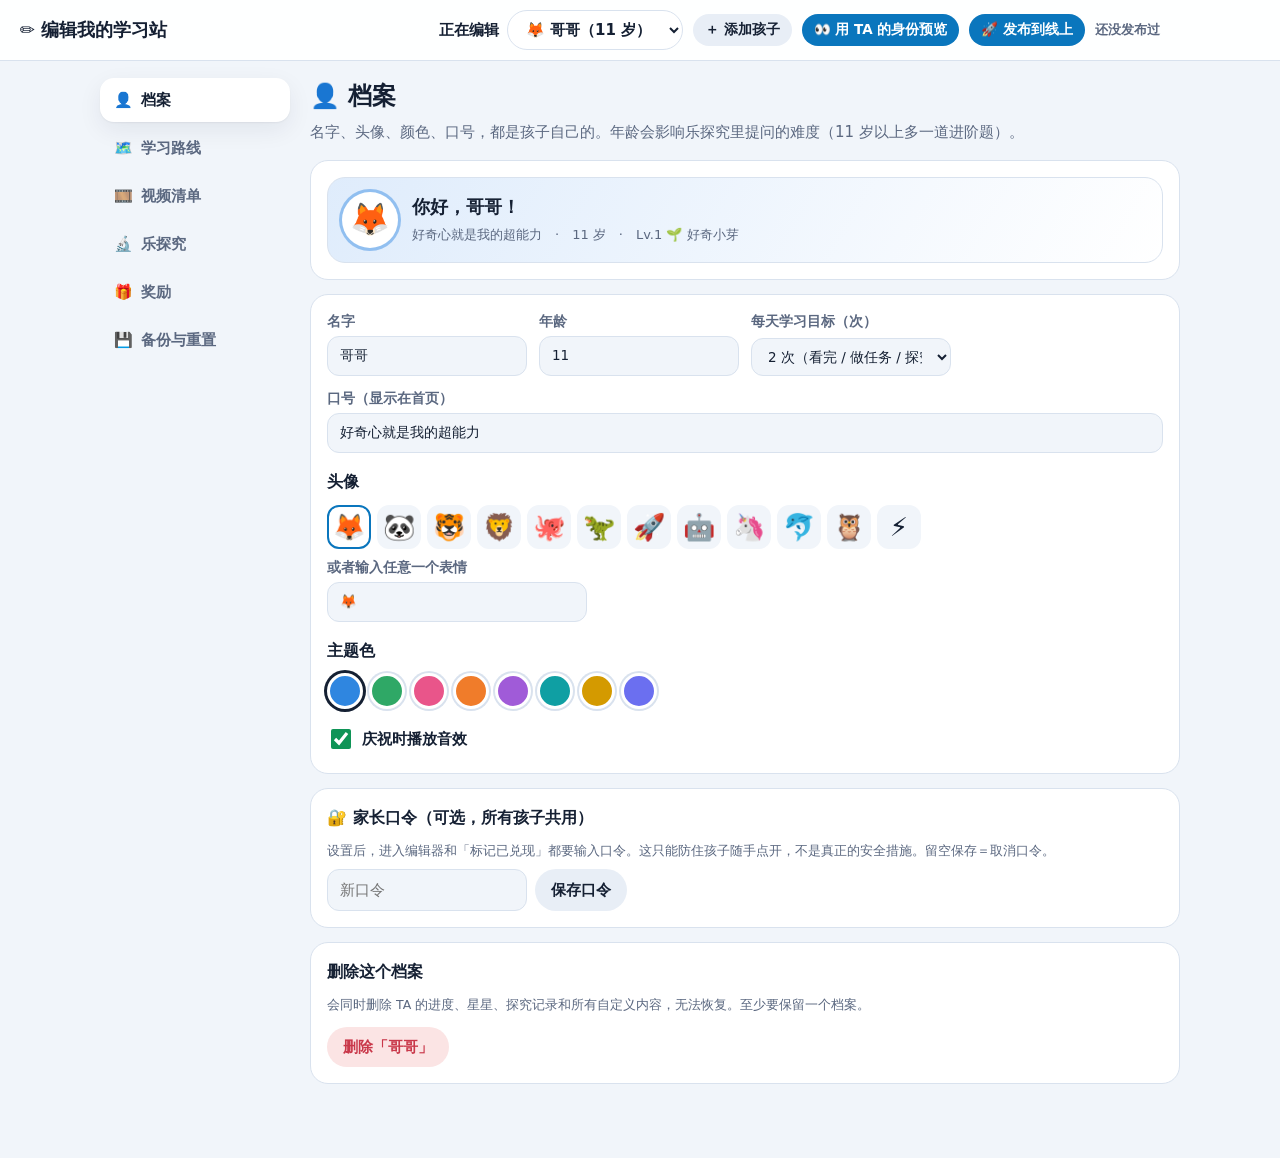
==== commit 590900e8: "begin_multi" ====
--- a/editor.html
+++ b/editor.html
@@ -32,6 +32,10 @@
 .btn[disabled]{opacity:.45;cursor:not-allowed}
 .saved{color:var(--ok);font-weight:700;font-size:13px;min-width:90px;text-align:right;opacity:0;transition:opacity .2s}
 .saved.on{opacity:1}
+.pubstat{font-weight:700;font-size:13px;white-space:nowrap;color:var(--muted)}
+.pubstat.ok{color:var(--ok)}
+.pubstat.err{color:var(--bad)}
+.pubstat.busy{color:var(--muted)}
 
 .wrap{max-width:1120px;margin:0 auto;padding:16px 20px 60px;display:grid;grid-template-columns:190px minmax(0,1fr);gap:20px;align-items:start}
 .tabs{position:sticky;top:78px;display:grid;gap:4px}
@@ -74,6 +78,13 @@
 details.stage>summary .cnt{color:var(--muted);font-size:13px;font-weight:600}
 .sbody{padding:4px 14px 14px;display:grid;gap:12px;border-top:1px dashed var(--line)}
 .sbar{display:flex;flex-wrap:wrap;gap:6px}
+.subject-group{margin-bottom:16px}
+.subject-group>details{background:none;border:none}
+.subject-head{list-style:none;display:flex;align-items:center;gap:10px;padding:6px 2px;cursor:pointer;font-size:15px}
+.subject-head::-webkit-details-marker{display:none}
+.subject-head .nm{flex:1;font-weight:800}
+.subject-head .cnt{color:var(--muted);font-size:13px;font-weight:600}
+.subject-body{display:grid;gap:12px;margin-top:8px}
 .items{display:grid;gap:6px}
 .it{display:grid;grid-template-columns:80px minmax(0,1fr) auto;gap:10px;align-items:center;padding:6px;border-radius:12px;background:var(--bg)}
 .cov{position:relative;aspect-ratio:16/9;border-radius:8px;overflow:hidden;background:var(--soft)}
@@ -135,6 +146,8 @@
   <div class="who"><span>正在编辑</span><select id="who" aria-label="选择孩子"></select></div>
   <button type="button" class="btn sm" id="btn-add-kid">＋ 添加孩子</button>
   <button type="button" class="btn primary sm" id="btn-preview">👀 用 TA 的身份预览</button>
+  <button type="button" class="btn primary sm" id="btn-publish">🚀 发布到线上</button>
+  <span class="pubstat" id="pubstat" role="status"></span>
   <span class="saved" id="saved" role="status">已自动保存 ✓</span>
 </header>
 <div class="wrap">
@@ -143,6 +156,7 @@
 </div>
 <div class="toast" id="toast" hidden></div>
 <script src="data.js"></script>
+<script src="profiles-data.js"></script>
 <script src="core.js"></script>
 <script>
 const $ = (s, el = document) => el.querySelector(s);
@@ -166,6 +180,7 @@
 let custom = BP.getCustom(pid);
 let saveTimer, toastTimer;
 const openStages = {};
+const openGroups = {};
 let vFilter = {q: '', cat: '', show: 30}, openVideo = '', exVideo = '';
 
 const profile = () => BP.profile(pid);
@@ -198,6 +213,28 @@
   pid = p.id; custom = BP.getCustom(pid); tab = 'profile'; render(); toast('已添加，先给 TA 选个头像吧');
 };
 $('#btn-preview').onclick = () => { saveNow(); BP.setCurrent(pid); location.href = 'index.html'; };
+function paintPubStat() {
+  const t = BP.jget('bp2-last-published', '');
+  $('#pubstat').className = 'pubstat';
+  $('#pubstat').textContent = t ? '上次发布：' + new Date(t).toLocaleString() : '还没发布过';
+}
+paintPubStat();
+$('#btn-publish').onclick = async () => {
+  saveNow();
+  let token = BP.jget('bp2-gh-token', '');
+  if (!token) {
+    const input = prompt('粘贴 GitHub 访问令牌（细粒度个人令牌，只授权这个仓库的 Contents 读写权限）：\n令牌只会存在这台电脑的浏览器里，不要在公用电脑上填。', '');
+    if (!input || !input.trim()) return;
+    token = input.trim();
+    BP.jset('bp2-gh-token', token);
+  }
+  const btn = $('#btn-publish'), s = $('#pubstat');
+  btn.disabled = true; s.className = 'pubstat busy'; s.textContent = '正在发布…';
+  const res = await BP.publish(token);
+  btn.disabled = false;
+  if (res.ok) { s.className = 'pubstat ok'; s.textContent = '✅ 已发布 · ' + new Date().toLocaleTimeString() + ' · Cloudflare 大约 1 分钟后更新'; }
+  else { s.className = 'pubstat err'; s.textContent = '❌ ' + res.msg; }
+};
 function paintTabs() {
   $('#tabs').innerHTML = TABS.map(t => `<button type="button" data-tab="${t[0]}" class="${t[0] === tab ? 'on' : ''}"><span>${t[1]}</span>${t[2]}</button>`).join('');
 }
@@ -247,6 +284,7 @@
 /* ---------- 路线 ---------- */
 function renderPath() {
   const p = custom.path, vm = vmap(), kid = profile();
+  const subjectOpts = ['未分类', ...merged().categories];
   if (!p) {
     $('#panel').innerHTML = `<h2>🗺️ 学习路线</h2><p class="lead">现在 ${E(kid.name)} 用的是公共路线（${BP.basePath().stages.length} 关）。想要自己的路线，先复制一份，之后就能随便增删改。</p>
     <div class="card"><h3>开始自定义 ${E(kid.name)} 的路线</h3><div class="acts" style="margin-top:0">
@@ -256,7 +294,7 @@
       <p class="hint" style="margin-top:10px">已经看完的记录不会丢：进度按视频记，不按路线记。</p></div>`;
     return;
   }
-  const stages = p.stages.map((st, si) => {
+  const stageCard = (st, si) => {
     const items = st.items.map((it, ii) => {
       const v = vm[it.id];
       return `<div class="it"><span class="cov">${cover(v)}</span><div><input type="text" class="nt" data-sc="item" data-s="${si}" data-i="${ii}" data-k="note" value="${E(it.note || '')}" placeholder="这一步的说明">
@@ -270,6 +308,7 @@
           <label class="f">图标（一个表情）<input type="text" data-sc="stage" data-s="${si}" data-k="icon" value="${E(st.icon || '')}" maxlength="4"></label>
           <label class="f">关卡名字<input type="text" data-sc="stage" data-s="${si}" data-k="name" value="${E(st.name)}"></label>
           <label class="f">适合年龄 / 小提示<input type="text" data-sc="stage" data-s="${si}" data-k="age" value="${E(st.age || '')}" placeholder="例如：9 岁+ · 现在就能看"></label>
+          <label class="f">学科<select data-sc="stage" data-s="${si}" data-k="subject">${subjectOpts.map(c => `<option ${c === (st.subject || '未分类') ? 'selected' : ''}>${E(c)}</option>`).join('')}</select></label>
         </div>
         <label class="f">这一关想达成什么<textarea data-sc="stage" data-s="${si}" data-k="goal">${E(st.goal || '')}</textarea></label>
         <label class="chk"><input type="checkbox" data-sc="stage" data-s="${si}" data-k="later" ${st.later ? 'checked' : ''}>留到以后再看（灰色、折叠起来）</label>
@@ -281,6 +320,17 @@
           <label class="f">按钮上的字<input type="text" data-sc="mission" data-s="${si}" data-k="label" value="${E(m.label || '')}" placeholder="网站名"></label></div></div>
         <div class="sbar"><button type="button" class="btn sm" data-act="st-up" data-s="${si}">↑ 上移这一关</button><button type="button" class="btn sm" data-act="st-down" data-s="${si}">↓ 下移</button><button type="button" class="btn sm danger" data-act="st-del" data-s="${si}">删除这一关</button></div>
       </div></details>`;
+  };
+  const bySubject = {};
+  p.stages.forEach((st, si) => {
+    const subj = st.subject || '未分类';
+    (bySubject[subj] = bySubject[subj] || []).push(si);
+  });
+  const subjectOrder = subjectOpts.concat(Object.keys(bySubject).filter(s => !subjectOpts.includes(s)));
+  const stages = subjectOrder.filter(subj => bySubject[subj]).map(subj => {
+    const key = 'g-' + subj;
+    const cards = bySubject[subj].map(si => stageCard(p.stages[si], si)).join('');
+    return `<section class="subject-group"><details ${openGroups[key] === false ? '' : 'open'} data-group="${E(subj)}"><summary class="subject-head"><span class="nm">📚 ${E(subj)}</span><span class="cnt">${bySubject[subj].length} 关</span></summary><div class="subject-body">${cards}</div></details></section>`;
   }).join('');
   $('#panel').innerHTML = `<h2>🗺️ ${E(kid.name)} 的学习路线</h2><p class="lead">一关一关往前闯。每一关可以放几条视频，再配一个动手任务。改动自动保存，回到首页刷新就能看到。</p>
   <div class="card"><div class="row"><label class="f">路线名字<input type="text" data-sc="path" data-k="title" value="${E(p.title || '')}"></label>
@@ -443,6 +493,8 @@
     <div class="acts"><button type="button" class="btn" id="cp-go">复制（会覆盖对方对应的内容）</button></div></div>
   <div class="card"><h3>重置 ${E(profile().name)}</h3><p class="hint" style="margin-bottom:8px">下面的操作都需要二次确认，做了就找不回来。</p><div class="acts" style="margin-top:0">
     <button type="button" class="btn danger" id="rs-prog">清空学习进度、星星、探究记录</button><button type="button" class="btn danger" id="rs-custom">清空自定义内容（路线、视频改动、课题）</button></div></div>
+  <div class="card"><h3>发布到线上用的令牌</h3><p class="hint" style="margin-bottom:8px">点顶栏「发布到线上」时会问这个令牌，这里可以重新设置或者清除。</p>
+    <div class="acts" style="margin-top:0"><button type="button" class="btn" id="gh-token-set">${BP.jget('bp2-gh-token', '') ? '更改令牌' : '设置令牌'}</button>${BP.jget('bp2-gh-token', '') ? '<button type="button" class="btn danger" id="gh-token-clear">清除令牌</button>' : ''}</div></div>
   <div class="card"><h3>想让所有孩子共用某条视频？</h3><p class="hint">这里添加的视频只属于当前孩子。要加进公共清单，在电脑上用原项目自带的脚本：<br><code>python3 update.py add BV号 --cat 分类 --age 9 --reason "推荐理由"</code><br>它会写进 <code>data.js</code>，再重新部署网站即可。</p></div>`;
 }
 
@@ -482,7 +534,11 @@
   else if (sc === 'wish') { const w = custom.wishes[i]; w[k] = k === 'cost' ? Math.max(1, +val || 1) : val; }
   save();
 });
-panel.addEventListener('toggle', e => { const d = e.target; if (d.matches && d.matches('details.stage[data-key]')) openStages[d.dataset.key] = d.open; }, true);
+panel.addEventListener('toggle', e => {
+  const d = e.target;
+  if (d.matches && d.matches('details.stage[data-key]')) openStages[d.dataset.key] = d.open;
+  else if (d.matches && d.matches('details[data-group]')) openGroups['g-' + d.dataset.group] = d.open;
+}, true);
 panel.addEventListener('change', e => {
   const el = e.target;
   if (el.dataset.sc === 'stage' && el.type === 'checkbox') { /* input 事件已处理 */ }
@@ -513,6 +569,15 @@
     renderRewards(); return;
   }
   if (id === 'bk-export') { dl(`bilipicks-kids-backup-${BP.ymd()}.json`, BP.exportAll()); toast('已导出'); return; }
+  if (id === 'gh-token-set') {
+    const cur = BP.jget('bp2-gh-token', '');
+    const input = prompt('粘贴 GitHub 访问令牌（细粒度个人令牌，只授权这个仓库的 Contents 读写权限）：', cur);
+    if (input === null) return;
+    if (!input.trim()) { toast('没有变化'); return; }
+    BP.jset('bp2-gh-token', input.trim()); renderBackup(); toast('已保存');
+    return;
+  }
+  if (id === 'gh-token-clear') { BP.jset('bp2-gh-token', ''); renderBackup(); toast('已清除'); return; }
   if (id === 'cp-go') {
     const from = $('#cp-from').value, to = $('#cp-to').value;
     if (from === to) { toast('请选两个不同的孩子'); return; }
@@ -545,7 +610,7 @@
       saveNow(); renderPath(); break;
     }
     case 'path-reset': if (confirm('换回公共路线？你对路线做的所有修改都会丢掉（看完的进度不受影响）。')) { custom.path = null; saveNow(); renderPath(); } break;
-    case 'st-add': P.stages.push({key: 'c' + Date.now().toString(36), icon: '⭐', name: '新的一关', age: '', goal: '', items: [], mission: {text: '', url: '', label: ''}}); openStages[P.stages[P.stages.length - 1].key] = true; saveNow(); renderPath(); break;
+    case 'st-add': P.stages.push({key: 'c' + Date.now().toString(36), subject: '未分类', icon: '⭐', name: '新的一关', age: '', goal: '', items: [], mission: {text: '', url: '', label: ''}}); openStages[P.stages[P.stages.length - 1].key] = true; saveNow(); renderPath(); break;
     case 'st-del': if (confirm(`删除「${P.stages[s].name}」这一关？`)) { P.stages.splice(s, 1); saveNow(); renderPath(); } break;
     case 'st-up': move(P.stages, s, -1); saveNow(); renderPath(); break;
     case 'st-down': move(P.stages, s, 1); saveNow(); renderPath(); break;
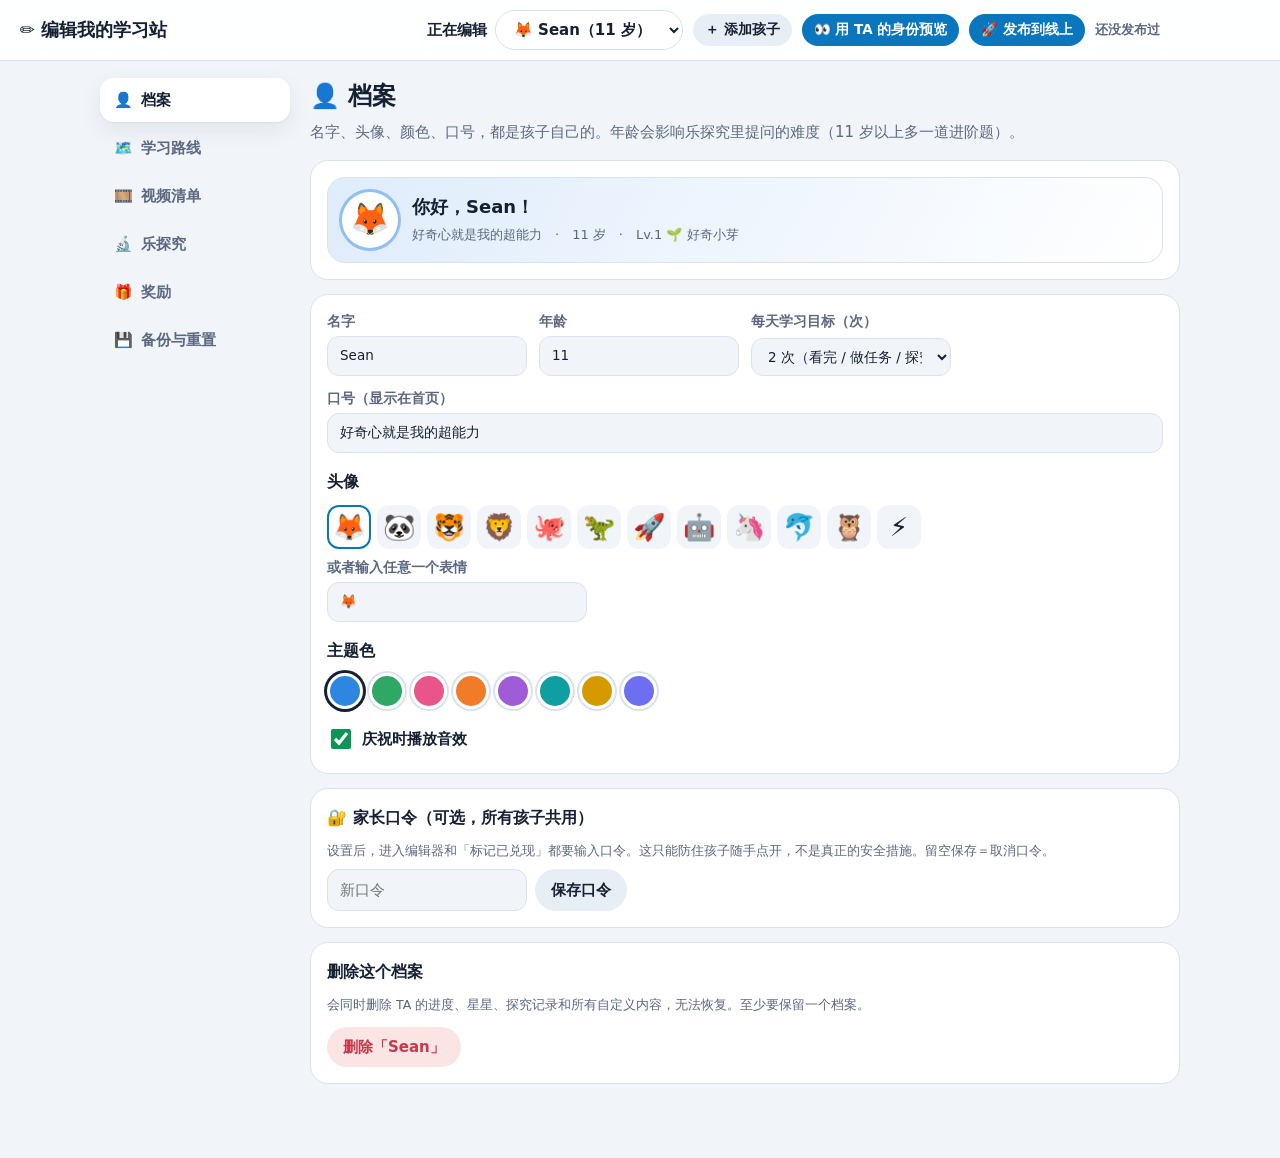
==== commit 18f59cc3: "修复发布功能误把 GitHub 令牌本身导出进发布内容的问题 exportAll()（发布 + 备份导出共用）之前会把 bp2-gh-token 也当成普通数据 导出，导致发布时 GitHub 密钥检" ====
--- a/editor.html
+++ b/editor.html
@@ -36,6 +36,10 @@
 .pubstat.ok{color:var(--ok)}
 .pubstat.err{color:var(--bad)}
 .pubstat.busy{color:var(--muted)}
+.publog{max-width:960px;margin:0 auto 14px;padding:10px 14px;background:var(--surface);border:1px solid var(--line);border-radius:12px}
+.publog-bar{display:flex;align-items:center;gap:8px;margin-bottom:6px}
+.publog-bar b{flex:1;font-size:13px}
+.publog textarea{width:100%;height:140px;font:12px/1.5 ui-monospace,SFMono-Regular,Menlo,Consolas,monospace;background:var(--bg);color:var(--ink);border:1px solid var(--line);border-radius:8px;padding:8px;resize:vertical}
 
 .wrap{max-width:1120px;margin:0 auto;padding:16px 20px 60px;display:grid;grid-template-columns:190px minmax(0,1fr);gap:20px;align-items:start}
 .tabs{position:sticky;top:78px;display:grid;gap:4px}
@@ -150,6 +154,10 @@
   <span class="pubstat" id="pubstat" role="status"></span>
   <span class="saved" id="saved" role="status">已自动保存 ✓</span>
 </header>
+<div class="publog" id="publog" hidden>
+  <div class="publog-bar"><b>发布调试日志（出问题时复制这段发给我）</b><button type="button" class="btn sm" id="publog-copy">复制日志</button><button type="button" class="btn sm" id="publog-close">关闭</button></div>
+  <textarea id="publog-text" readonly></textarea>
+</div>
 <div class="wrap">
   <nav class="tabs" id="tabs" aria-label="编辑内容"></nav>
   <main class="panel" id="panel"></main>
@@ -169,8 +177,19 @@
   let ok = false;
   try { ok = sessionStorage.getItem('bp2-editor-ok') === '1'; } catch (e) {}
   if (BP.pin() && !ok) {
-    if (!BP.askPin('进入编辑器需要家长口令')) { location.replace('index.html'); throw new Error('locked'); }
-    try { sessionStorage.setItem('bp2-editor-ok', '1'); } catch (e) {}
+    const v = prompt('进入编辑器需要家长口令');
+    if (v !== null && String(v) === BP.pin()) {
+      try { sessionStorage.setItem('bp2-editor-ok', '1'); } catch (e) {}
+      return;
+    }
+    const forget = confirm((v === null ? '已取消。' : '口令不对。') +
+      '\n\n这个口令只是防止孩子不小心点进编辑器，不是真正的安全措施。如果忘记了，可以直接清除。\n\n要现在清除口令、直接进入编辑器吗？');
+    if (forget) {
+      BP.setPin('');
+      try { sessionStorage.setItem('bp2-editor-ok', '1'); } catch (e) {}
+    } else {
+      location.replace('index.html'); throw new Error('locked');
+    }
   }
 })();
 
@@ -234,7 +253,16 @@
   btn.disabled = false;
   if (res.ok) { s.className = 'pubstat ok'; s.textContent = '✅ 已发布 · ' + new Date().toLocaleTimeString() + ' · Cloudflare 大约 1 分钟后更新'; }
   else { s.className = 'pubstat err'; s.textContent = '❌ ' + res.msg; }
+  $('#publog-text').value = BP.publishLog();
+  $('#publog').hidden = res.ok;
 };
+$('#publog-copy').onclick = async () => {
+  const text = $('#publog-text'), btn = $('#publog-copy');
+  text.focus(); text.select();
+  try { await navigator.clipboard.writeText(text.value); } catch (e) { document.execCommand('copy'); }
+  const old = btn.textContent; btn.textContent = '已复制 ✓'; setTimeout(() => { btn.textContent = old; }, 1500);
+};
+$('#publog-close').onclick = () => { $('#publog').hidden = true; };
 function paintTabs() {
   $('#tabs').innerHTML = TABS.map(t => `<button type="button" data-tab="${t[0]}" class="${t[0] === tab ? 'on' : ''}"><span>${t[1]}</span>${t[2]}</button>`).join('');
 }
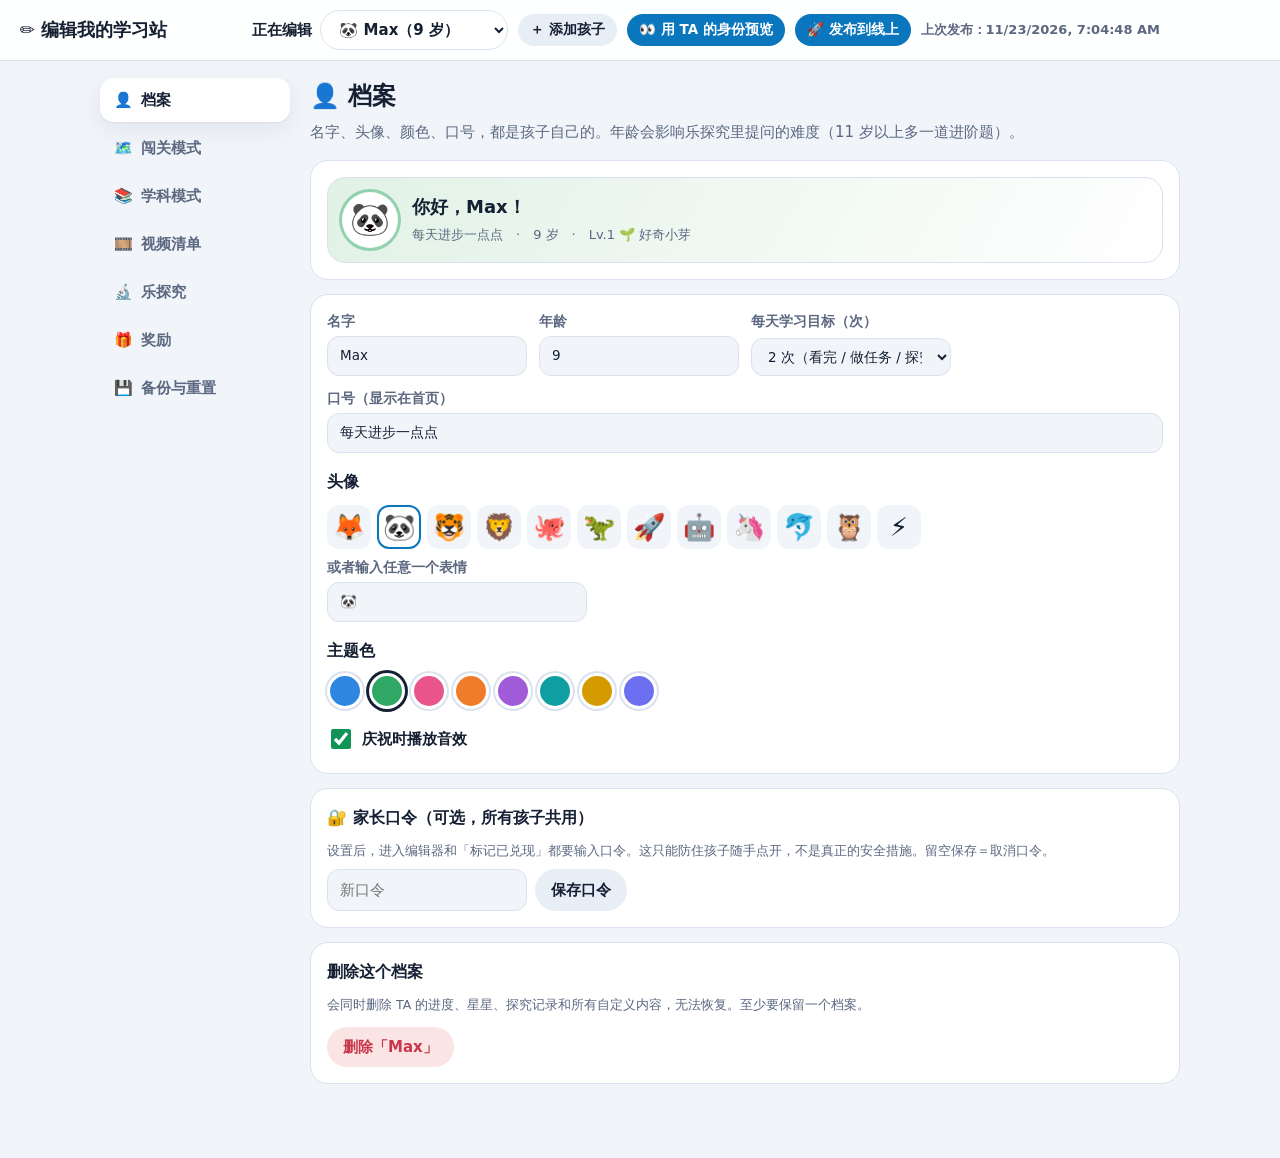
==== commit 00dfa3c2: "[大改版] 闯关模式(多路线)+学科模式(自由分类树)，重排首页与大屏 - data.js/core.js：path(单路线) -> tracks[](可增删多条闯关路线) + 新增 subjects" ====
--- a/editor.html
+++ b/editor.html
@@ -82,13 +82,6 @@
 details.stage>summary .cnt{color:var(--muted);font-size:13px;font-weight:600}
 .sbody{padding:4px 14px 14px;display:grid;gap:12px;border-top:1px dashed var(--line)}
 .sbar{display:flex;flex-wrap:wrap;gap:6px}
-.subject-group{margin-bottom:16px}
-.subject-group>details{background:none;border:none}
-.subject-head{list-style:none;display:flex;align-items:center;gap:10px;padding:6px 2px;cursor:pointer;font-size:15px}
-.subject-head::-webkit-details-marker{display:none}
-.subject-head .nm{flex:1;font-weight:800}
-.subject-head .cnt{color:var(--muted);font-size:13px;font-weight:600}
-.subject-body{display:grid;gap:12px;margin-top:8px}
 .items{display:grid;gap:6px}
 .it{display:grid;grid-template-columns:80px minmax(0,1fr) auto;gap:10px;align-items:center;padding:6px;border-radius:12px;background:var(--bg)}
 .cov{position:relative;aspect-ratio:16/9;border-radius:8px;overflow:hidden;background:var(--soft)}
@@ -170,7 +163,7 @@
 const $ = (s, el = document) => el.querySelector(s);
 const $$ = (s, el = document) => [...el.querySelectorAll(s)];
 const E = BP.esc;
-const TABS = [['profile', '👤', '档案'], ['path', '🗺️', '学习路线'], ['videos', '🎞️', '视频清单'], ['explore', '🔬', '乐探究'], ['rewards', '🎁', '奖励'], ['backup', '💾', '备份与重置']];
+const TABS = [['profile', '👤', '档案'], ['path', '🗺️', '闯关模式'], ['subjects', '📚', '学科模式'], ['videos', '🎞️', '视频清单'], ['explore', '🔬', '乐探究'], ['rewards', '🎁', '奖励'], ['backup', '💾', '备份与重置']];
 
 /* ---------- 家长口令 ---------- */
 (function gate() {
@@ -199,7 +192,7 @@
 let custom = BP.getCustom(pid);
 let saveTimer, toastTimer;
 const openStages = {};
-const openGroups = {};
+let curTrack = '', curSubj = '', curGroup = '';
 let vFilter = {q: '', cat: '', show: 30}, openVideo = '', exVideo = '';
 
 const profile = () => BP.profile(pid);
@@ -309,20 +302,25 @@
   paintPreview();
 }
 
-/* ---------- 路线 ---------- */
+/* ---------- 闯关模式 ---------- */
+function curTrackObj() { return (custom.tracks || []).find(x => x.id === curTrack); }
 function renderPath() {
-  const p = custom.path, vm = vmap(), kid = profile();
-  const subjectOpts = ['未分类', ...merged().categories];
-  if (!p) {
-    $('#panel').innerHTML = `<h2>🗺️ 学习路线</h2><p class="lead">现在 ${E(kid.name)} 用的是公共路线（${BP.basePath().stages.length} 关）。想要自己的路线，先复制一份，之后就能随便增删改。</p>
-    <div class="card"><h3>开始自定义 ${E(kid.name)} 的路线</h3><div class="acts" style="margin-top:0">
-      <button type="button" class="btn primary" data-act="path-start" data-mode="full">复制完整公共路线</button>
-      <button type="button" class="btn" data-act="path-start" data-mode="five">只要前 5 关（适合 9～10 岁起步）</button>
-      <button type="button" class="btn" data-act="path-start" data-mode="blank">从空白开始</button></div>
-      <p class="hint" style="margin-top:10px">已经看完的记录不会丢：进度按视频记，不按路线记。</p></div>`;
+  const kid = profile();
+  if (!custom.tracks) {
+    const bt = BP.baseTracks();
+    $('#panel').innerHTML = `<h2>🗺️ 闯关模式</h2><p class="lead">现在 ${E(kid.name)} 用的是公共闯关路线（共 ${bt.length} 条）。想要自己的闯关路线，先复制一份，之后就能随便增删改，还能新建更多闯关目标（比如数学闯关、英语闯关）。</p>
+    <div class="card"><h3>开始自定义 ${E(kid.name)} 的闯关模式</h3><div class="acts" style="margin-top:0">
+      <button type="button" class="btn primary" data-act="tracks-start" data-mode="full">复制全部公共闯关</button>
+      <button type="button" class="btn" data-act="tracks-start" data-mode="blank">从空白开始</button></div>
+      <p class="hint" style="margin-top:10px">已经看完的记录不会丢：进度按视频记，不按闯关记。</p></div>`;
     return;
   }
+  const tracks = custom.tracks;
+  if (!curTrack || !tracks.some(x => x.id === curTrack)) curTrack = tracks[0] ? tracks[0].id : '';
+  const t = curTrackObj();
+  const chips = tracks.map(tr => `<button type="button" class="btn sm ${tr.id === curTrack ? 'primary' : ''}" data-act="track-pick" data-tid="${E(tr.id)}">${E(tr.icon || '⭐')} ${E(tr.title || '未命名')}</button>`).join('');
   const stageCard = (st, si) => {
+    const vm = vmap();
     const items = st.items.map((it, ii) => {
       const v = vm[it.id];
       return `<div class="it"><span class="cov">${cover(v)}</span><div><input type="text" class="nt" data-sc="item" data-s="${si}" data-i="${ii}" data-k="note" value="${E(it.note || '')}" placeholder="这一步的说明">
@@ -336,7 +334,6 @@
           <label class="f">图标（一个表情）<input type="text" data-sc="stage" data-s="${si}" data-k="icon" value="${E(st.icon || '')}" maxlength="4"></label>
           <label class="f">关卡名字<input type="text" data-sc="stage" data-s="${si}" data-k="name" value="${E(st.name)}"></label>
           <label class="f">适合年龄 / 小提示<input type="text" data-sc="stage" data-s="${si}" data-k="age" value="${E(st.age || '')}" placeholder="例如：9 岁+ · 现在就能看"></label>
-          <label class="f">学科<select data-sc="stage" data-s="${si}" data-k="subject">${subjectOpts.map(c => `<option ${c === (st.subject || '未分类') ? 'selected' : ''}>${E(c)}</option>`).join('')}</select></label>
         </div>
         <label class="f">这一关想达成什么<textarea data-sc="stage" data-s="${si}" data-k="goal">${E(st.goal || '')}</textarea></label>
         <label class="chk"><input type="checkbox" data-sc="stage" data-s="${si}" data-k="later" ${st.later ? 'checked' : ''}>留到以后再看（灰色、折叠起来）</label>
@@ -349,47 +346,93 @@
         <div class="sbar"><button type="button" class="btn sm" data-act="st-up" data-s="${si}">↑ 上移这一关</button><button type="button" class="btn sm" data-act="st-down" data-s="${si}">↓ 下移</button><button type="button" class="btn sm danger" data-act="st-del" data-s="${si}">删除这一关</button></div>
       </div></details>`;
   };
-  const bySubject = {};
-  p.stages.forEach((st, si) => {
-    const subj = st.subject || '未分类';
-    (bySubject[subj] = bySubject[subj] || []).push(si);
-  });
-  const subjectOrder = subjectOpts.concat(Object.keys(bySubject).filter(s => !subjectOpts.includes(s)));
-  const stages = subjectOrder.filter(subj => bySubject[subj]).map(subj => {
-    const key = 'g-' + subj;
-    const cards = bySubject[subj].map(si => stageCard(p.stages[si], si)).join('');
-    return `<section class="subject-group"><details ${openGroups[key] === false ? '' : 'open'} data-group="${E(subj)}"><summary class="subject-head"><span class="nm">📚 ${E(subj)}</span><span class="cnt">${bySubject[subj].length} 关</span></summary><div class="subject-body">${cards}</div></details></section>`;
-  }).join('');
-  $('#panel').innerHTML = `<h2>🗺️ ${E(kid.name)} 的学习路线</h2><p class="lead">一关一关往前闯。每一关可以放几条视频，再配一个动手任务。改动自动保存，回到首页刷新就能看到。</p>
-  <div class="card"><div class="row"><label class="f">路线名字<input type="text" data-sc="path" data-k="title" value="${E(p.title || '')}"></label>
-    <label class="f wide">路线说明<textarea data-sc="path" data-k="intro">${E(p.intro || '')}</textarea></label>
-    <label class="f wide">给家长的建议（一行一条）<textarea data-sc="path" data-k="tips">${E((p.tips || []).join('\n'))}</textarea></label></div></div>
-  ${stages || '<p class="hint">还没有关卡。</p>'}
-  <div class="acts"><button type="button" class="btn primary" data-act="st-add">＋ 添加一关</button><button type="button" class="btn danger" data-act="path-reset">换回公共路线</button></div>`;
-}
-function openPicker(si) {
-  const st = custom.path.stages[si], have = new Set(); custom.path.stages.forEach(s => s.items.forEach(i => have.add(i.id)));
+  const stages = t ? t.stages.map(stageCard).join('') : '';
+  $('#panel').innerHTML = `<h2>🗺️ 闯关模式</h2><p class="lead">可以同时维护好几条独立的闯关路线（比如 AI 学习、数学闯关……），每条路线一关一关往前闯，每一关配几条视频和一个动手任务。改动自动保存，回到首页刷新就能看到。</p>
+  <div class="card" style="padding:10px 16px"><div class="acts" style="margin:0"><div class="sws" style="gap:6px">${chips}</div><button type="button" class="btn sm primary" data-act="track-add">＋新建闯关</button></div></div>
+  ${t ? `<div class="card"><div class="row"><label class="f">图标<input type="text" data-sc="track" data-k="icon" value="${E(t.icon || '')}" maxlength="4"></label>
+    <label class="f wide">闯关名字<input type="text" data-sc="track" data-k="title" value="${E(t.title || '')}"></label>
+    <label class="f wide">说明<textarea data-sc="track" data-k="intro">${E(t.intro || '')}</textarea></label>
+    <label class="f wide">给家长的建议（一行一条）<textarea data-sc="track" data-k="tips">${E((t.tips || []).join('\n'))}</textarea></label></div></div>
+  ${stages || '<p class="hint">这条闯关还没有关卡。</p>'}
+  <div class="acts"><button type="button" class="btn primary" data-act="st-add">＋ 添加一关</button><button type="button" class="btn danger" data-act="track-del" data-tid="${E(t.id)}">删除这条闯关</button></div>` : '<p class="hint">还没有闯关，点上面「＋新建闯关」开始。</p>'}
+  <div class="acts"><button type="button" class="btn" data-act="tracks-reset">恢复所有闯关为公共版本</button></div>`;
+}
+function pickVideosInto(title, alreadyInSet, onAdd) {
   const vids = merged().videos.filter(v => !v.hidden);
   const cats = [...new Set(vids.map(v => v.category))];
   const body = `<div class="filters"><input type="text" id="pk-q" placeholder="搜标题、UP 主"><select id="pk-c"><option value="">全部分类</option>${cats.map(c => `<option>${E(c)}</option>`).join('')}</select></div><div id="pk-list"></div>`;
-  modal(`给「${st.name}」添加视频`, body, '<span class="hint">灰色的已经在某一关里了</span><button type="button" class="btn primary" id="pk-ok">添加所选</button>', (w, close) => {
+  modal(title, body, '<span class="hint">灰色的已经选过了</span><button type="button" class="btn primary" id="pk-ok">添加所选</button>', (w, close) => {
     const picked = new Set();
     const paint = () => {
       const q = $('#pk-q', w).value.trim().toLowerCase(), c = $('#pk-c', w).value;
       $('#pk-list', w).innerHTML = vids.filter(v => (!c || v.category === c) && (!q || `${v.title} ${v.channel}`.toLowerCase().includes(q))).slice(0, 80).map(v => {
-        const inn = have.has(v.id);
+        const inn = alreadyInSet.has(v.id);
         return `<label class="pk ${inn ? 'in' : ''}"><input type="checkbox" value="${E(v.id)}" ${inn ? 'disabled' : ''} ${picked.has(v.id) ? 'checked' : ''}><span class="cov">${cover(v)}</span><span><span class="t">${E(v.title)}</span><br><small>${E(v.channel)} · ${E(v.category)} · ${v.minAge}+</small></span></label>`;
       }).join('') || '<p class="hint">没有匹配的视频。</p>';
     };
     paint();
     $('#pk-q', w).oninput = paint; $('#pk-c', w).onchange = paint;
     $('#pk-list', w).onchange = e => { if (e.target.checked) picked.add(e.target.value); else picked.delete(e.target.value); };
-    $('#pk-ok', w).onclick = () => {
-      const vm = vmap();
-      picked.forEach(id => { const v = vm[id]; st.items.push({id, note: (v && (v.reason || v.title) || '').slice(0, 40)}); });
-      close(); saveNow(); openStages[st.key] = true; renderPath(); if (picked.size) toast(`已添加 ${picked.size} 条`);
-    };
+    $('#pk-ok', w).onclick = () => { close(); if (picked.size) onAdd([...picked]); };
   });
+}
+function openStagePicker(si) {
+  const tr = curTrackObj(), st = tr.stages[si], have = new Set();
+  tr.stages.forEach(s => s.items.forEach(i => have.add(i.id)));
+  pickVideosInto(`给「${st.name}」添加视频`, have, ids => {
+    const vm = vmap();
+    ids.forEach(id => { const v = vm[id]; st.items.push({id, note: (v && (v.reason || v.title) || '').slice(0, 40)}); });
+    saveNow(); openStages[st.key] = true; renderPath(); toast(`已添加 ${ids.length} 条`);
+  });
+}
+
+/* ---------- 学科模式 ---------- */
+function curSubjObj() { return (custom.subjects || []).find(x => x.id === curSubj); }
+function openGroupPicker() {
+  const subj = curSubjObj(), grp = subj.groups.find(x => x.id === curGroup), have = new Set(grp.videoIds);
+  pickVideosInto(`给「${grp.name}」添加视频`, have, ids => {
+    grp.videoIds.push(...ids); saveNow(); renderSubjects(); toast(`已添加 ${ids.length} 条`);
+  });
+}
+function renderSubjects() {
+  if (!custom.subjects) {
+    const bs = BP.baseSubjects();
+    $('#panel').innerHTML = `<h2>📚 学科模式</h2><p class="lead">按真正的学科（语文、数学、英语、科学……）整理视频，每个学科下可以自由加子目录（比如年级、知识点），再往里面放视频。现在 ${E(profile().name)} 用的是公共学科目录（共 ${bs.length} 个学科）。</p>
+    <div class="card"><h3>开始自定义学科目录</h3><div class="acts" style="margin-top:0">
+      <button type="button" class="btn primary" data-act="subjects-start" data-mode="full">复制公共学科目录</button>
+      <button type="button" class="btn" data-act="subjects-start" data-mode="blank">从空白开始</button></div></div>`;
+    return;
+  }
+  const subjects = custom.subjects;
+  if (!curSubj || !subjects.some(s => s.id === curSubj)) curSubj = subjects[0] ? subjects[0].id : '';
+  const subj = subjects.find(s => s.id === curSubj);
+  const subjChips = subjects.map(s => `<button type="button" class="btn sm ${s.id === curSubj ? 'primary' : ''}" data-act="subj-pick" data-sid="${E(s.id)}">${E(s.icon || '📚')} ${E(s.name)}</button>`).join('');
+  let groupsHtml = '';
+  if (subj) {
+    if (!curGroup || !subj.groups.some(g => g.id === curGroup)) curGroup = subj.groups[0] ? subj.groups[0].id : '';
+    const grp = subj.groups.find(g => g.id === curGroup);
+    const vm = vmap();
+    const groupChips = subj.groups.map(g => `<button type="button" class="btn sm ${g.id === curGroup ? 'primary' : ''}" data-act="group-pick" data-gid="${E(g.id)}">${E(g.name)}（${g.videoIds.length}）</button>`).join('');
+    let itemsHtml = '<p class="hint">这个学科还没有子目录，点下面「＋添加子目录」。</p>';
+    if (grp) {
+      const rows = grp.videoIds.map((id, ii) => {
+        const v = vm[id];
+        return `<div class="it"><span class="cov">${cover(v)}</span><div><div class="nt" style="padding:5px 9px;font-size:14px">${v ? E(v.title) + (v.hidden ? '（已隐藏）' : '') : '⚠️ 这条视频已不在清单里，建议删除'}</div>${v ? `<small style="padding:0 9px">${E(v.channel || '')} · ${E(v.category)}</small>` : ''}</div>
+          <div class="mv"><button type="button" data-act="gv-up" data-i="${ii}" aria-label="上移">↑</button><button type="button" data-act="gv-down" data-i="${ii}" aria-label="下移">↓</button><button type="button" class="x" data-act="gv-del" data-i="${ii}" aria-label="删除">✕</button></div></div>`;
+      }).join('') || '<p class="hint">这个子目录还没有视频，点下面「添加视频」。</p>';
+      itemsHtml = `<div class="row"><label class="f wide">子目录名字<input type="text" data-sc="group" data-k="name" value="${E(grp.name || '')}"></label></div>
+        <div class="items">${rows}</div>
+        <div class="acts"><button type="button" class="btn sm primary" data-act="gv-add">＋ 添加视频</button><button type="button" class="btn sm danger" data-act="group-del" data-gid="${E(grp.id)}">删除这个子目录</button></div>`;
+    }
+    groupsHtml = `<div class="card"><div class="row"><label class="f">学科图标<input type="text" data-sc="subject" data-k="icon" value="${E(subj.icon || '')}" maxlength="4"></label>
+      <label class="f wide">学科名字<input type="text" data-sc="subject" data-k="name" value="${E(subj.name || '')}"></label></div>
+      <div class="acts" style="margin-top:10px"><div class="sws" style="gap:6px">${groupChips}</div><button type="button" class="btn sm primary" data-act="group-add">＋添加子目录</button><button type="button" class="btn sm danger" data-act="subj-del" data-sid="${E(subj.id)}">删除这个学科</button></div>
+      <div style="margin-top:12px">${itemsHtml}</div></div>`;
+  }
+  $('#panel').innerHTML = `<h2>📚 学科模式</h2><p class="lead">按学科整理视频：学科 → 子目录（年级 / 知识点）→ 视频。首页和大屏会按这个目录展示，不会自动把改了分类标签的视频显示出来——必须放进这里才会被看到。</p>
+  <div class="card" style="padding:10px 16px"><div class="acts" style="margin:0"><div class="sws" style="gap:6px">${subjChips}</div><button type="button" class="btn sm primary" data-act="subj-add">＋新建学科</button></div></div>
+  ${groupsHtml || '<p class="hint">还没有学科，点上面「＋新建学科」开始。</p>'}
+  <div class="acts"><button type="button" class="btn" data-act="subjects-reset">恢复为公共学科目录</button></div>`;
 }
 
 /* ---------- 视频 ---------- */
@@ -445,7 +488,7 @@
   custom.addedVideos.push({id, title, url: 'https://www.bilibili.com/video/' + id, channel: $('#nv-channel').value.trim() || 'UP 主', channelUrl: nvMid ? 'https://space.bilibili.com/' + nvMid : '',
     category: $('#nv-cat').value.trim() || '其他', minAge: +$('#nv-age').value || profile().age, reason: $('#nv-reason').value.trim(), caution: '', cover: nvCover, duration: nvDur});
   nvCover = ''; nvDur = 0; nvMid = 0;
-  saveNow(); vFilter.q = id; renderVideos(); toast('已添加 ✓ 可以去「学习路线」把它放进某一关');
+  saveNow(); vFilter.q = id; renderVideos(); toast('已添加 ✓ 可以去「闯关模式」或「学科模式」把它放进去');
 }
 
 /* ---------- 乐探究 ---------- */
@@ -517,19 +560,21 @@
     <label class="chk" style="margin-top:8px"><input type="checkbox" id="bk-replace">导入前清空这台设备上现有的数据（否则只是覆盖同名内容）</label></div>
   <div class="card"><h3>把设置复制给另一个孩子</h3><div class="row"><label class="f">从<select id="cp-from">${ps.map(p => `<option value="${E(p.id)}" ${p.id === pid ? 'selected' : ''}>${E(p.avatar)} ${E(p.name)}</option>`).join('')}</select></label>
     <label class="f">复制到<select id="cp-to">${ps.map(p => `<option value="${E(p.id)}" ${p.id !== pid ? 'selected' : ''}>${E(p.avatar)} ${E(p.name)}</option>`).join('')}</select></label></div>
-    <div class="acts"><label class="chk"><input type="checkbox" id="cp-path" checked>学习路线</label><label class="chk"><input type="checkbox" id="cp-vid" checked>视频清单改动</label><label class="chk"><input type="checkbox" id="cp-ex" checked>探究题和课题</label><label class="chk"><input type="checkbox" id="cp-wish">心愿清单</label></div>
+    <div class="acts"><label class="chk"><input type="checkbox" id="cp-tracks" checked>闯关模式</label><label class="chk"><input type="checkbox" id="cp-subjects" checked>学科模式</label><label class="chk"><input type="checkbox" id="cp-vid" checked>视频清单改动</label><label class="chk"><input type="checkbox" id="cp-ex" checked>探究题和课题</label><label class="chk"><input type="checkbox" id="cp-wish">心愿清单</label></div>
     <div class="acts"><button type="button" class="btn" id="cp-go">复制（会覆盖对方对应的内容）</button></div></div>
   <div class="card"><h3>重置 ${E(profile().name)}</h3><p class="hint" style="margin-bottom:8px">下面的操作都需要二次确认，做了就找不回来。</p><div class="acts" style="margin-top:0">
     <button type="button" class="btn danger" id="rs-prog">清空学习进度、星星、探究记录</button><button type="button" class="btn danger" id="rs-custom">清空自定义内容（路线、视频改动、课题）</button></div></div>
   <div class="card"><h3>发布到线上用的令牌</h3><p class="hint" style="margin-bottom:8px">点顶栏「发布到线上」时会问这个令牌，这里可以重新设置或者清除。</p>
     <div class="acts" style="margin-top:0"><button type="button" class="btn" id="gh-token-set">${BP.jget('bp2-gh-token', '') ? '更改令牌' : '设置令牌'}</button>${BP.jget('bp2-gh-token', '') ? '<button type="button" class="btn danger" id="gh-token-clear">清除令牌</button>' : ''}</div></div>
+  <div class="card"><h3>强制同步最新发布数据</h3><p class="hint" style="margin-bottom:8px">如果在别的设备上发布过改动，但这台设备一直看不到变化（比如这台设备很早之前就打开过网站，档案名字还是旧的），点这个按钮会用线上最新发布的数据覆盖这台设备上对应的内容。<b>这台设备上还没发布过的本地改动会被覆盖丢失</b>，操作前最好先导出一份备份。</p>
+    <div class="acts" style="margin-top:0"><button type="button" class="btn danger" id="sync-published">强制同步</button></div></div>
   <div class="card"><h3>想让所有孩子共用某条视频？</h3><p class="hint">这里添加的视频只属于当前孩子。要加进公共清单，在电脑上用原项目自带的脚本：<br><code>python3 update.py add BV号 --cat 分类 --age 9 --reason "推荐理由"</code><br>它会写进 <code>data.js</code>，再重新部署网站即可。</p></div>`;
 }
 
 /* ---------- 路由 ---------- */
 function render() {
   paintWho(); paintTabs();
-  ({profile: renderProfile, path: renderPath, videos: renderVideos, explore: renderExplore, rewards: renderRewards, backup: renderBackup})[tab]();
+  ({profile: renderProfile, path: renderPath, subjects: renderSubjects, videos: renderVideos, explore: renderExplore, rewards: renderRewards, backup: renderBackup})[tab]();
 }
 
 /* ---------- 事件 ---------- */
@@ -548,10 +593,12 @@
   if (!sc) return;
   const k = el.dataset.k, s = +el.dataset.s, i = +el.dataset.i;
   const val = el.type === 'checkbox' ? el.checked : el.value;
-  if (sc === 'path') { custom.path[k] = k === 'tips' ? lines(val) : val; }
-  else if (sc === 'stage') { custom.path.stages[s][k] = val; if (k === 'name' || k === 'icon') { const d = el.closest('details'); $('.nm', d).textContent = `第 ${s + 1} 关　${custom.path.stages[s].name}`; $('.ic', d).textContent = custom.path.stages[s].icon || '⭐'; } }
-  else if (sc === 'mission') { const st = custom.path.stages[s]; st.mission = st.mission || {text: '', url: '', label: ''}; st.mission[k] = val; }
-  else if (sc === 'item') { custom.path.stages[s].items[i][k] = val; }
+  if (sc === 'track') { curTrackObj()[k] = k === 'tips' ? lines(val) : val; }
+  else if (sc === 'stage') { const tr = curTrackObj(); tr.stages[s][k] = val; if (k === 'name' || k === 'icon') { const d = el.closest('details'); $('.nm', d).textContent = `第 ${s + 1} 关　${tr.stages[s].name}`; $('.ic', d).textContent = tr.stages[s].icon || '⭐'; } }
+  else if (sc === 'mission') { const st = curTrackObj().stages[s]; st.mission = st.mission || {text: '', url: '', label: ''}; st.mission[k] = val; }
+  else if (sc === 'item') { curTrackObj().stages[s].items[i][k] = val; }
+  else if (sc === 'subject') { curSubjObj()[k] = val; }
+  else if (sc === 'group') { curSubjObj().groups.find(x => x.id === curGroup)[k] = val; }
   else if (sc === 'video') {
     const id = el.dataset.id, v = vmap()[id];
     if (v && v.custom) { const a = custom.addedVideos.filter(x => x.id === id)[0]; a[k] = k === 'minAge' ? (+val || 10) : val; }
@@ -565,7 +612,6 @@
 panel.addEventListener('toggle', e => {
   const d = e.target;
   if (d.matches && d.matches('details.stage[data-key]')) openStages[d.dataset.key] = d.open;
-  else if (d.matches && d.matches('details[data-group]')) openGroups['g-' + d.dataset.group] = d.open;
 }, true);
 panel.addEventListener('change', e => {
   const el = e.target;
@@ -606,12 +652,22 @@
     return;
   }
   if (id === 'gh-token-clear') { BP.jset('bp2-gh-token', ''); renderBackup(); toast('已清除'); return; }
+  if (id === 'sync-published') {
+    if (!confirm('用线上最新发布的数据覆盖这台设备？这台设备上还没发布过的改动会丢失，无法撤销。')) return;
+    const btn = e.target; btn.disabled = true; btn.textContent = '同步中…';
+    BP.syncFromPublished().then(res => {
+      if (res.ok) { toast(`已同步 ${res.n} 项，即将刷新页面`); setTimeout(() => location.reload(), 900); }
+      else { btn.disabled = false; btn.textContent = '强制同步'; toast('同步失败：' + (res.msg || '未知错误')); }
+    });
+    return;
+  }
   if (id === 'cp-go') {
     const from = $('#cp-from').value, to = $('#cp-to').value;
     if (from === to) { toast('请选两个不同的孩子'); return; }
     if (!confirm('会覆盖对方对应的内容，确定吗？')) return;
     const src = BP.getCustom(from), dst = BP.getCustom(to);
-    if ($('#cp-path').checked) dst.path = src.path ? BP.clone(src.path) : null;
+    if ($('#cp-tracks').checked) dst.tracks = src.tracks ? BP.clone(src.tracks) : null;
+    if ($('#cp-subjects').checked) dst.subjects = src.subjects ? BP.clone(src.subjects) : null;
     if ($('#cp-vid').checked) { dst.hiddenVideos = BP.clone(src.hiddenVideos); dst.videoEdits = BP.clone(src.videoEdits); dst.addedVideos = BP.clone(src.addedVideos); }
     if ($('#cp-ex').checked) { dst.exploreByVideo = BP.clone(src.exploreByVideo); dst.quests = BP.clone(src.quests); }
     if ($('#cp-wish').checked) dst.wishes = BP.clone(src.wishes);
@@ -630,22 +686,37 @@
   }
   if (!a) return;
   const act = a.dataset.act, s = +a.dataset.s, i = +a.dataset.i, vid = a.dataset.id;
-  const P = custom.path;
   switch (act) {
-    case 'path-start': {
-      const bp = BP.basePath(), mode = a.dataset.mode;
-      custom.path = mode === 'full' ? bp : mode === 'five' ? Object.assign(bp, {stages: bp.stages.slice(0, 5)}) : {title: '我的学习路线', intro: '', tips: [], stages: []};
+    case 'tracks-start': {
+      const mode = a.dataset.mode;
+      custom.tracks = mode === 'full' ? BP.baseTracks() : [];
+      curTrack = custom.tracks[0] ? custom.tracks[0].id : '';
       saveNow(); renderPath(); break;
     }
-    case 'path-reset': if (confirm('换回公共路线？你对路线做的所有修改都会丢掉（看完的进度不受影响）。')) { custom.path = null; saveNow(); renderPath(); } break;
-    case 'st-add': P.stages.push({key: 'c' + Date.now().toString(36), subject: '未分类', icon: '⭐', name: '新的一关', age: '', goal: '', items: [], mission: {text: '', url: '', label: ''}}); openStages[P.stages[P.stages.length - 1].key] = true; saveNow(); renderPath(); break;
-    case 'st-del': if (confirm(`删除「${P.stages[s].name}」这一关？`)) { P.stages.splice(s, 1); saveNow(); renderPath(); } break;
-    case 'st-up': move(P.stages, s, -1); saveNow(); renderPath(); break;
-    case 'st-down': move(P.stages, s, 1); saveNow(); renderPath(); break;
-    case 'it-up': move(P.stages[s].items, i, -1); saveNow(); renderPath(); break;
-    case 'it-down': move(P.stages[s].items, i, 1); saveNow(); renderPath(); break;
-    case 'it-del': P.stages[s].items.splice(i, 1); saveNow(); renderPath(); break;
-    case 'it-add': openPicker(s); break;
+    case 'tracks-reset': if (confirm('恢复所有闯关为公共版本？你对闯关路线做的所有修改都会丢掉（看完的进度不受影响）。')) { custom.tracks = null; curTrack = ''; saveNow(); renderPath(); } break;
+    case 'track-pick': curTrack = a.dataset.tid; renderPath(); break;
+    case 'track-add': { const nt = {id: 'c' + Date.now().toString(36), icon: '⭐', title: '新的闯关', intro: '', tips: [], stages: []}; custom.tracks = custom.tracks || []; custom.tracks.push(nt); curTrack = nt.id; saveNow(); renderPath(); break; }
+    case 'track-del': { const tid = a.dataset.tid, tr = custom.tracks.find(x => x.id === tid); if (tr && confirm(`删除「${tr.title}」这条闯关？`)) { custom.tracks = custom.tracks.filter(x => x.id !== tid); if (curTrack === tid) curTrack = ''; saveNow(); renderPath(); } break; }
+    case 'st-add': { const tr = curTrackObj(); tr.stages.push({key: 'c' + Date.now().toString(36), icon: '⭐', name: '新的一关', age: '', goal: '', items: [], mission: {text: '', url: '', label: ''}}); openStages[tr.stages[tr.stages.length - 1].key] = true; saveNow(); renderPath(); break; }
+    case 'st-del': { const tr = curTrackObj(); if (confirm(`删除「${tr.stages[s].name}」这一关？`)) { tr.stages.splice(s, 1); saveNow(); renderPath(); } break; }
+    case 'st-up': move(curTrackObj().stages, s, -1); saveNow(); renderPath(); break;
+    case 'st-down': move(curTrackObj().stages, s, 1); saveNow(); renderPath(); break;
+    case 'it-up': move(curTrackObj().stages[s].items, i, -1); saveNow(); renderPath(); break;
+    case 'it-down': move(curTrackObj().stages[s].items, i, 1); saveNow(); renderPath(); break;
+    case 'it-del': curTrackObj().stages[s].items.splice(i, 1); saveNow(); renderPath(); break;
+    case 'it-add': openStagePicker(s); break;
+    case 'subjects-start': { const mode = a.dataset.mode; custom.subjects = mode === 'full' ? BP.baseSubjects() : []; curSubj = custom.subjects[0] ? custom.subjects[0].id : ''; curGroup = ''; saveNow(); renderSubjects(); break; }
+    case 'subjects-reset': if (confirm('恢复为公共学科目录？你对学科做的所有修改都会丢掉。')) { custom.subjects = null; curSubj = ''; curGroup = ''; saveNow(); renderSubjects(); } break;
+    case 'subj-pick': curSubj = a.dataset.sid; curGroup = ''; renderSubjects(); break;
+    case 'subj-add': { const ns = {id: 's' + Date.now().toString(36), icon: '📚', name: '新学科', groups: []}; custom.subjects = custom.subjects || []; custom.subjects.push(ns); curSubj = ns.id; curGroup = ''; saveNow(); renderSubjects(); break; }
+    case 'subj-del': { const sid = a.dataset.sid, sj = custom.subjects.find(x => x.id === sid); if (sj && confirm(`删除「${sj.name}」这个学科？`)) { custom.subjects = custom.subjects.filter(x => x.id !== sid); if (curSubj === sid) { curSubj = ''; curGroup = ''; } saveNow(); renderSubjects(); } break; }
+    case 'group-pick': curGroup = a.dataset.gid; renderSubjects(); break;
+    case 'group-add': { const subj = curSubjObj(); if (!subj) break; const ng = {id: 'g' + Date.now().toString(36), name: '新子目录', videoIds: []}; subj.groups.push(ng); curGroup = ng.id; saveNow(); renderSubjects(); break; }
+    case 'group-del': { const subj = curSubjObj(), gid = a.dataset.gid, g = subj.groups.find(x => x.id === gid); if (g && confirm(`删除「${g.name}」这个子目录？`)) { subj.groups = subj.groups.filter(x => x.id !== gid); if (curGroup === gid) curGroup = ''; saveNow(); renderSubjects(); } break; }
+    case 'gv-add': openGroupPicker(); break;
+    case 'gv-up': move(curSubjObj().groups.find(x => x.id === curGroup).videoIds, i, -1); saveNow(); renderSubjects(); break;
+    case 'gv-down': move(curSubjObj().groups.find(x => x.id === curGroup).videoIds, i, 1); saveNow(); renderSubjects(); break;
+    case 'gv-del': curSubjObj().groups.find(x => x.id === curGroup).videoIds.splice(i, 1); saveNow(); renderSubjects(); break;
     case 'v-edit': openVideo = openVideo === vid ? '' : vid; renderVideos(); break;
     case 'v-hide': if (custom.hiddenVideos[vid]) delete custom.hiddenVideos[vid]; else custom.hiddenVideos[vid] = true; saveNow(); renderVideos(); break;
     case 'v-del': if (confirm('删除这条自己加的视频？')) { custom.addedVideos = custom.addedVideos.filter(x => x.id !== vid); delete custom.hiddenVideos[vid]; openVideo = ''; saveNow(); renderVideos(); } break;
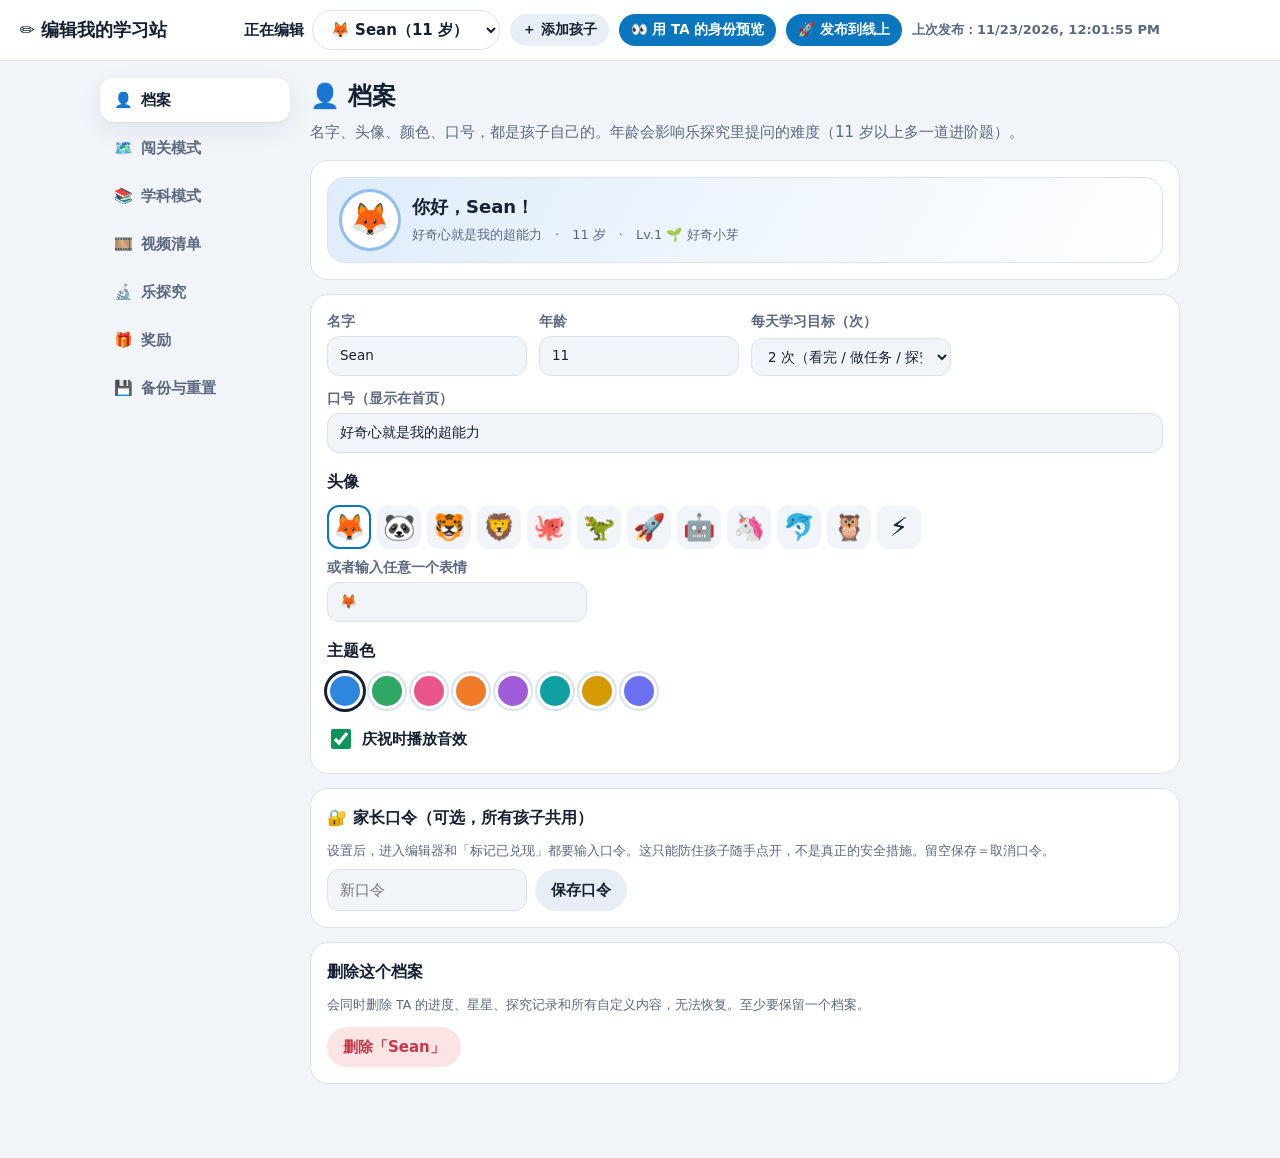
==== commit b572e114: "claude FOR multifolder of subject--1124" ====
--- a/editor.html
+++ b/editor.html
@@ -386,21 +386,59 @@
   });
 }
 
-/* ---------- 学科模式 ---------- */
+/* ---------- 学科模式（学科 → 多级文件夹 → 视频） ---------- */
 function curSubjObj() { return (custom.subjects || []).find(x => x.id === curSubj); }
+const newId = p => p + Date.now().toString(36) + Math.random().toString(36).slice(2, 5);
+// 在一个学科的文件夹树里按 id 找文件夹：返回 {g 文件夹, list 它所在的兄弟列表, i 序号, depth 层级, names 从学科往下的名字}
+function findGroup(subj, gid) {
+  let found = null;
+  (function walk(list, depth, names) {
+    for (let i = 0; i < list.length && !found; i++) {
+      const g = list[i], nm = names.concat(g.name || '');
+      if (g.id === gid) { g.videoIds = g.videoIds || []; found = {g, list, i, depth, names: nm}; return; }
+      walk(g.children || [], depth + 1, nm);
+    }
+  })(subj.groups || [], 0, []);
+  return found;
+}
+function curGrp() { const sj = curSubjObj(); return sj && curGroup ? findGroup(sj, curGroup) : null; }
+function flatGroups(subj) {
+  const out = [];
+  (function walk(list, depth) { list.forEach(g => { out.push({g, depth}); walk(g.children || [], depth + 1); }); })(subj.groups || [], 0);
+  return out;
+}
+const countGroup = g => (g.videoIds || []).length + (g.children || []).reduce((n, c) => n + countGroup(c), 0);
+const mkGroup = (name, children) => { const g = {id: newId('g'), name, videoIds: []}; if (children && children.length) g.children = children; return g; };
+function mathTemplate() {
+  const names = a => a.map(n => mkGroup(n));
+  return {id: newId('s'), icon: '🔢', name: '数学', groups: [
+    mkGroup('小学', names(['一年级', '二年级', '三年级', '四年级', '五年级', '六年级'])),
+    mkGroup('初中', names(['七年级', '八年级', '九年级'])),
+    mkGroup('思维拓展', names(['趣味数学', '数学思维']))
+  ]};
+}
+function addMathTemplate() {
+  custom.subjects = custom.subjects || BP.baseSubjects();
+  const have = custom.subjects.find(x => x.name === '数学');
+  if (have) { curSubj = have.id; curGroup = ''; saveNow(); renderSubjects(); toast('已经有「数学」了，直接在里面加文件夹吧'); return; }
+  const m = mathTemplate();
+  custom.subjects.push(m); curSubj = m.id; curGroup = m.groups[0].id; saveNow(); renderSubjects();
+  toast('已添加「数学」：小学 / 初中 / 思维拓展，文件夹名字都可以改');
+}
 function openGroupPicker() {
-  const subj = curSubjObj(), grp = subj.groups.find(x => x.id === curGroup), have = new Set(grp.videoIds);
-  pickVideosInto(`给「${grp.name}」添加视频`, have, ids => {
-    grp.videoIds.push(...ids); saveNow(); renderSubjects(); toast(`已添加 ${ids.length} 条`);
+  const gr = curGrp(), have = new Set(gr.g.videoIds);
+  pickVideosInto(`给「${gr.g.name}」添加视频`, have, ids => {
+    gr.g.videoIds.push(...ids); saveNow(); renderSubjects(); toast(`已添加 ${ids.length} 条`);
   });
 }
 function renderSubjects() {
+  const tplBtn = '<button type="button" class="btn" data-act="subj-math">＋ 添加「数学」模板</button>';
   if (!custom.subjects) {
     const bs = BP.baseSubjects();
-    $('#panel').innerHTML = `<h2>📚 学科模式</h2><p class="lead">按真正的学科（语文、数学、英语、科学……）整理视频，每个学科下可以自由加子目录（比如年级、知识点），再往里面放视频。现在 ${E(profile().name)} 用的是公共学科目录（共 ${bs.length} 个学科）。</p>
+    $('#panel').innerHTML = `<h2>📚 学科模式</h2><p class="lead">按真正的学科（语文、数学、英语、科学……）整理视频，每个学科下可以建多级文件夹（比如 小学 → 三年级 → 分数），再往里面放视频。现在 ${E(profile().name)} 用的是公共学科目录（共 ${bs.length} 个学科）。</p>
     <div class="card"><h3>开始自定义学科目录</h3><div class="acts" style="margin-top:0">
       <button type="button" class="btn primary" data-act="subjects-start" data-mode="full">复制公共学科目录</button>
-      <button type="button" class="btn" data-act="subjects-start" data-mode="blank">从空白开始</button></div></div>`;
+      <button type="button" class="btn" data-act="subjects-start" data-mode="blank">从空白开始</button>${tplBtn}</div></div>`;
     return;
   }
   const subjects = custom.subjects;
@@ -409,28 +447,34 @@
   const subjChips = subjects.map(s => `<button type="button" class="btn sm ${s.id === curSubj ? 'primary' : ''}" data-act="subj-pick" data-sid="${E(s.id)}">${E(s.icon || '📚')} ${E(s.name)}</button>`).join('');
   let groupsHtml = '';
   if (subj) {
-    if (!curGroup || !subj.groups.some(g => g.id === curGroup)) curGroup = subj.groups[0] ? subj.groups[0].id : '';
-    const grp = subj.groups.find(g => g.id === curGroup);
-    const vm = vmap();
-    const groupChips = subj.groups.map(g => `<button type="button" class="btn sm ${g.id === curGroup ? 'primary' : ''}" data-act="group-pick" data-gid="${E(g.id)}">${E(g.name)}（${g.videoIds.length}）</button>`).join('');
-    let itemsHtml = '<p class="hint">这个学科还没有子目录，点下面「＋添加子目录」。</p>';
-    if (grp) {
-      const rows = grp.videoIds.map((id, ii) => {
+    subj.groups = subj.groups || [];
+    if (!curGroup || !findGroup(subj, curGroup)) curGroup = subj.groups[0] ? subj.groups[0].id : '';
+    const gr = curGrp(), vm = vmap();
+    const tree = flatGroups(subj).map(({g, depth}) => `<div style="margin:3px 0 3px ${depth * 20}px"><button type="button" class="btn sm ${g.id === curGroup ? 'primary' : ''}" data-act="group-pick" data-gid="${E(g.id)}">${(g.children || []).length ? '📂' : '📁'} ${E(g.name)}（${countGroup(g)}）</button></div>`).join('');
+    let itemsHtml = '<p class="hint">这个学科还没有文件夹，点下面「＋添加一级文件夹」。</p>';
+    if (gr) {
+      const g = gr.g;
+      const rows = g.videoIds.map((id, ii) => {
         const v = vm[id];
         return `<div class="it"><span class="cov">${cover(v)}</span><div><div class="nt" style="padding:5px 9px;font-size:14px">${v ? E(v.title) + (v.hidden ? '（已隐藏）' : '') : '⚠️ 这条视频已不在清单里，建议删除'}</div>${v ? `<small style="padding:0 9px">${E(v.channel || '')} · ${E(v.category)}</small>` : ''}</div>
           <div class="mv"><button type="button" data-act="gv-up" data-i="${ii}" aria-label="上移">↑</button><button type="button" data-act="gv-down" data-i="${ii}" aria-label="下移">↓</button><button type="button" class="x" data-act="gv-del" data-i="${ii}" aria-label="删除">✕</button></div></div>`;
-      }).join('') || '<p class="hint">这个子目录还没有视频，点下面「添加视频」。</p>';
-      itemsHtml = `<div class="row"><label class="f wide">子目录名字<input type="text" data-sc="group" data-k="name" value="${E(grp.name || '')}"></label></div>
+      }).join('') || '<p class="hint">这个文件夹自己还没有视频，点下面「添加视频」。</p>';
+      const sub = (g.children || []).length;
+      itemsHtml = `<p class="hint" style="margin:0 0 8px">位置：${E([subj.name].concat(gr.names).join(' › '))}${sub ? `　（下面还有 ${sub} 个子文件夹，大屏上选它会一起显示）` : ''}</p>
+        <div class="row"><label class="f wide">文件夹名字<input type="text" data-sc="group" data-k="name" value="${E(g.name || '')}"></label></div>
         <div class="items">${rows}</div>
-        <div class="acts"><button type="button" class="btn sm primary" data-act="gv-add">＋ 添加视频</button><button type="button" class="btn sm danger" data-act="group-del" data-gid="${E(grp.id)}">删除这个子目录</button></div>`;
+        <div class="acts"><button type="button" class="btn sm primary" data-act="gv-add">＋ 添加视频</button><button type="button" class="btn sm primary" data-act="group-add-child">＋ 添加子文件夹</button>
+          <button type="button" class="btn sm" data-act="group-up"${gr.i === 0 ? ' disabled' : ''}>↑ 上移</button><button type="button" class="btn sm" data-act="group-down"${gr.i >= gr.list.length - 1 ? ' disabled' : ''}>↓ 下移</button>
+          <button type="button" class="btn sm danger" data-act="group-del" data-gid="${E(g.id)}">删除这个文件夹</button></div>`;
     }
     groupsHtml = `<div class="card"><div class="row"><label class="f">学科图标<input type="text" data-sc="subject" data-k="icon" value="${E(subj.icon || '')}" maxlength="4"></label>
       <label class="f wide">学科名字<input type="text" data-sc="subject" data-k="name" value="${E(subj.name || '')}"></label></div>
-      <div class="acts" style="margin-top:10px"><div class="sws" style="gap:6px">${groupChips}</div><button type="button" class="btn sm primary" data-act="group-add">＋添加子目录</button><button type="button" class="btn sm danger" data-act="subj-del" data-sid="${E(subj.id)}">删除这个学科</button></div>
-      <div style="margin-top:12px">${itemsHtml}</div></div>`;
-  }
-  $('#panel').innerHTML = `<h2>📚 学科模式</h2><p class="lead">按学科整理视频：学科 → 子目录（年级 / 知识点）→ 视频。首页和大屏会按这个目录展示，不会自动把改了分类标签的视频显示出来——必须放进这里才会被看到。</p>
-  <div class="card" style="padding:10px 16px"><div class="acts" style="margin:0"><div class="sws" style="gap:6px">${subjChips}</div><button type="button" class="btn sm primary" data-act="subj-add">＋新建学科</button></div></div>
+      <div style="margin-top:12px">${tree}</div>
+      <div class="acts" style="margin-top:10px"><button type="button" class="btn sm primary" data-act="group-add">＋添加一级文件夹</button><button type="button" class="btn sm danger" data-act="subj-del" data-sid="${E(subj.id)}">删除这个学科</button></div>
+      <div style="margin-top:12px;padding-top:12px;border-top:1px solid var(--line)">${itemsHtml}</div></div>`;
+  }
+  $('#panel').innerHTML = `<h2>📚 学科模式</h2><p class="lead">按学科整理视频：学科 → 文件夹（可以一层层往下建，如 小学 → 三年级）→ 视频。大屏会按这个目录展示，必须放进这里才会被看到。</p>
+  <div class="card" style="padding:10px 16px"><div class="acts" style="margin:0"><div class="sws" style="gap:6px">${subjChips}</div><button type="button" class="btn sm primary" data-act="subj-add">＋新建学科</button>${tplBtn.replace('class="btn"', 'class="btn sm"')}</div></div>
   ${groupsHtml || '<p class="hint">还没有学科，点上面「＋新建学科」开始。</p>'}
   <div class="acts"><button type="button" class="btn" data-act="subjects-reset">恢复为公共学科目录</button></div>`;
 }
@@ -598,7 +642,7 @@
   else if (sc === 'mission') { const st = curTrackObj().stages[s]; st.mission = st.mission || {text: '', url: '', label: ''}; st.mission[k] = val; }
   else if (sc === 'item') { curTrackObj().stages[s].items[i][k] = val; }
   else if (sc === 'subject') { curSubjObj()[k] = val; }
-  else if (sc === 'group') { curSubjObj().groups.find(x => x.id === curGroup)[k] = val; }
+  else if (sc === 'group') { curGrp().g[k] = val; }
   else if (sc === 'video') {
     const id = el.dataset.id, v = vmap()[id];
     if (v && v.custom) { const a = custom.addedVideos.filter(x => x.id === id)[0]; a[k] = k === 'minAge' ? (+val || 10) : val; }
@@ -710,13 +754,17 @@
     case 'subj-pick': curSubj = a.dataset.sid; curGroup = ''; renderSubjects(); break;
     case 'subj-add': { const ns = {id: 's' + Date.now().toString(36), icon: '📚', name: '新学科', groups: []}; custom.subjects = custom.subjects || []; custom.subjects.push(ns); curSubj = ns.id; curGroup = ''; saveNow(); renderSubjects(); break; }
     case 'subj-del': { const sid = a.dataset.sid, sj = custom.subjects.find(x => x.id === sid); if (sj && confirm(`删除「${sj.name}」这个学科？`)) { custom.subjects = custom.subjects.filter(x => x.id !== sid); if (curSubj === sid) { curSubj = ''; curGroup = ''; } saveNow(); renderSubjects(); } break; }
+    case 'subj-math': addMathTemplate(); break;
     case 'group-pick': curGroup = a.dataset.gid; renderSubjects(); break;
-    case 'group-add': { const subj = curSubjObj(); if (!subj) break; const ng = {id: 'g' + Date.now().toString(36), name: '新子目录', videoIds: []}; subj.groups.push(ng); curGroup = ng.id; saveNow(); renderSubjects(); break; }
-    case 'group-del': { const subj = curSubjObj(), gid = a.dataset.gid, g = subj.groups.find(x => x.id === gid); if (g && confirm(`删除「${g.name}」这个子目录？`)) { subj.groups = subj.groups.filter(x => x.id !== gid); if (curGroup === gid) curGroup = ''; saveNow(); renderSubjects(); } break; }
+    case 'group-add': { const subj = curSubjObj(); if (!subj) break; const ng = mkGroup('新文件夹'); subj.groups.push(ng); curGroup = ng.id; saveNow(); renderSubjects(); break; }
+    case 'group-add-child': { const gr = curGrp(); if (!gr) break; const ng = mkGroup('新文件夹'); gr.g.children = gr.g.children || []; gr.g.children.push(ng); curGroup = ng.id; saveNow(); renderSubjects(); break; }
+    case 'group-up': { const gr = curGrp(); if (gr) { move(gr.list, gr.i, -1); saveNow(); renderSubjects(); } break; }
+    case 'group-down': { const gr = curGrp(); if (gr) { move(gr.list, gr.i, 1); saveNow(); renderSubjects(); } break; }
+    case 'group-del': { const gr = curGrp(); if (!gr) break; const n = (gr.g.children || []).length; if (confirm(`删除「${gr.g.name}」这个文件夹？${n ? `它下面的 ${n} 个子文件夹也会一起删除。` : ''}里面的视频只是移出学科，不会从视频清单里删掉。`)) { gr.list.splice(gr.i, 1); curGroup = ''; saveNow(); renderSubjects(); } break; }
     case 'gv-add': openGroupPicker(); break;
-    case 'gv-up': move(curSubjObj().groups.find(x => x.id === curGroup).videoIds, i, -1); saveNow(); renderSubjects(); break;
-    case 'gv-down': move(curSubjObj().groups.find(x => x.id === curGroup).videoIds, i, 1); saveNow(); renderSubjects(); break;
-    case 'gv-del': curSubjObj().groups.find(x => x.id === curGroup).videoIds.splice(i, 1); saveNow(); renderSubjects(); break;
+    case 'gv-up': move(curGrp().g.videoIds, i, -1); saveNow(); renderSubjects(); break;
+    case 'gv-down': move(curGrp().g.videoIds, i, 1); saveNow(); renderSubjects(); break;
+    case 'gv-del': curGrp().g.videoIds.splice(i, 1); saveNow(); renderSubjects(); break;
     case 'v-edit': openVideo = openVideo === vid ? '' : vid; renderVideos(); break;
     case 'v-hide': if (custom.hiddenVideos[vid]) delete custom.hiddenVideos[vid]; else custom.hiddenVideos[vid] = true; saveNow(); renderVideos(); break;
     case 'v-del': if (confirm('删除这条自己加的视频？')) { custom.addedVideos = custom.addedVideos.filter(x => x.id !== vid); delete custom.hiddenVideos[vid]; openVideo = ''; saveNow(); renderVideos(); } break;
